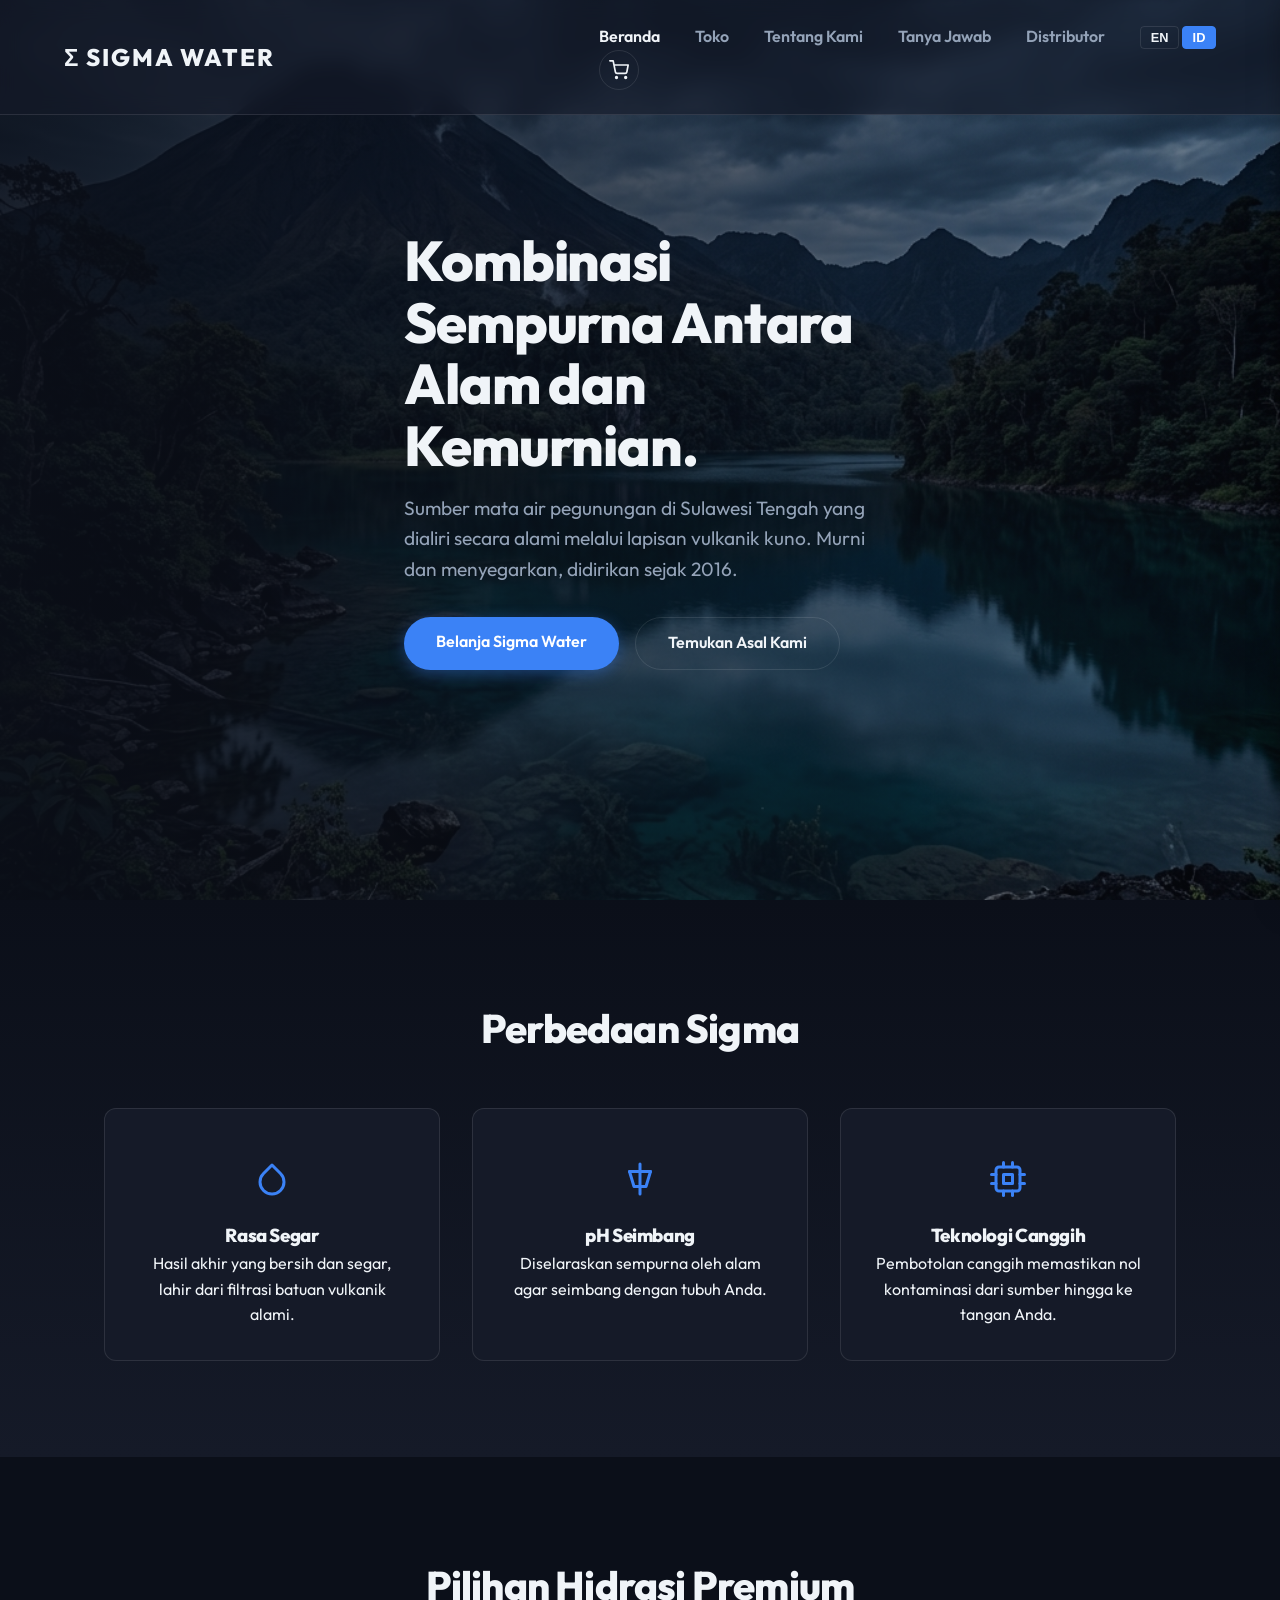
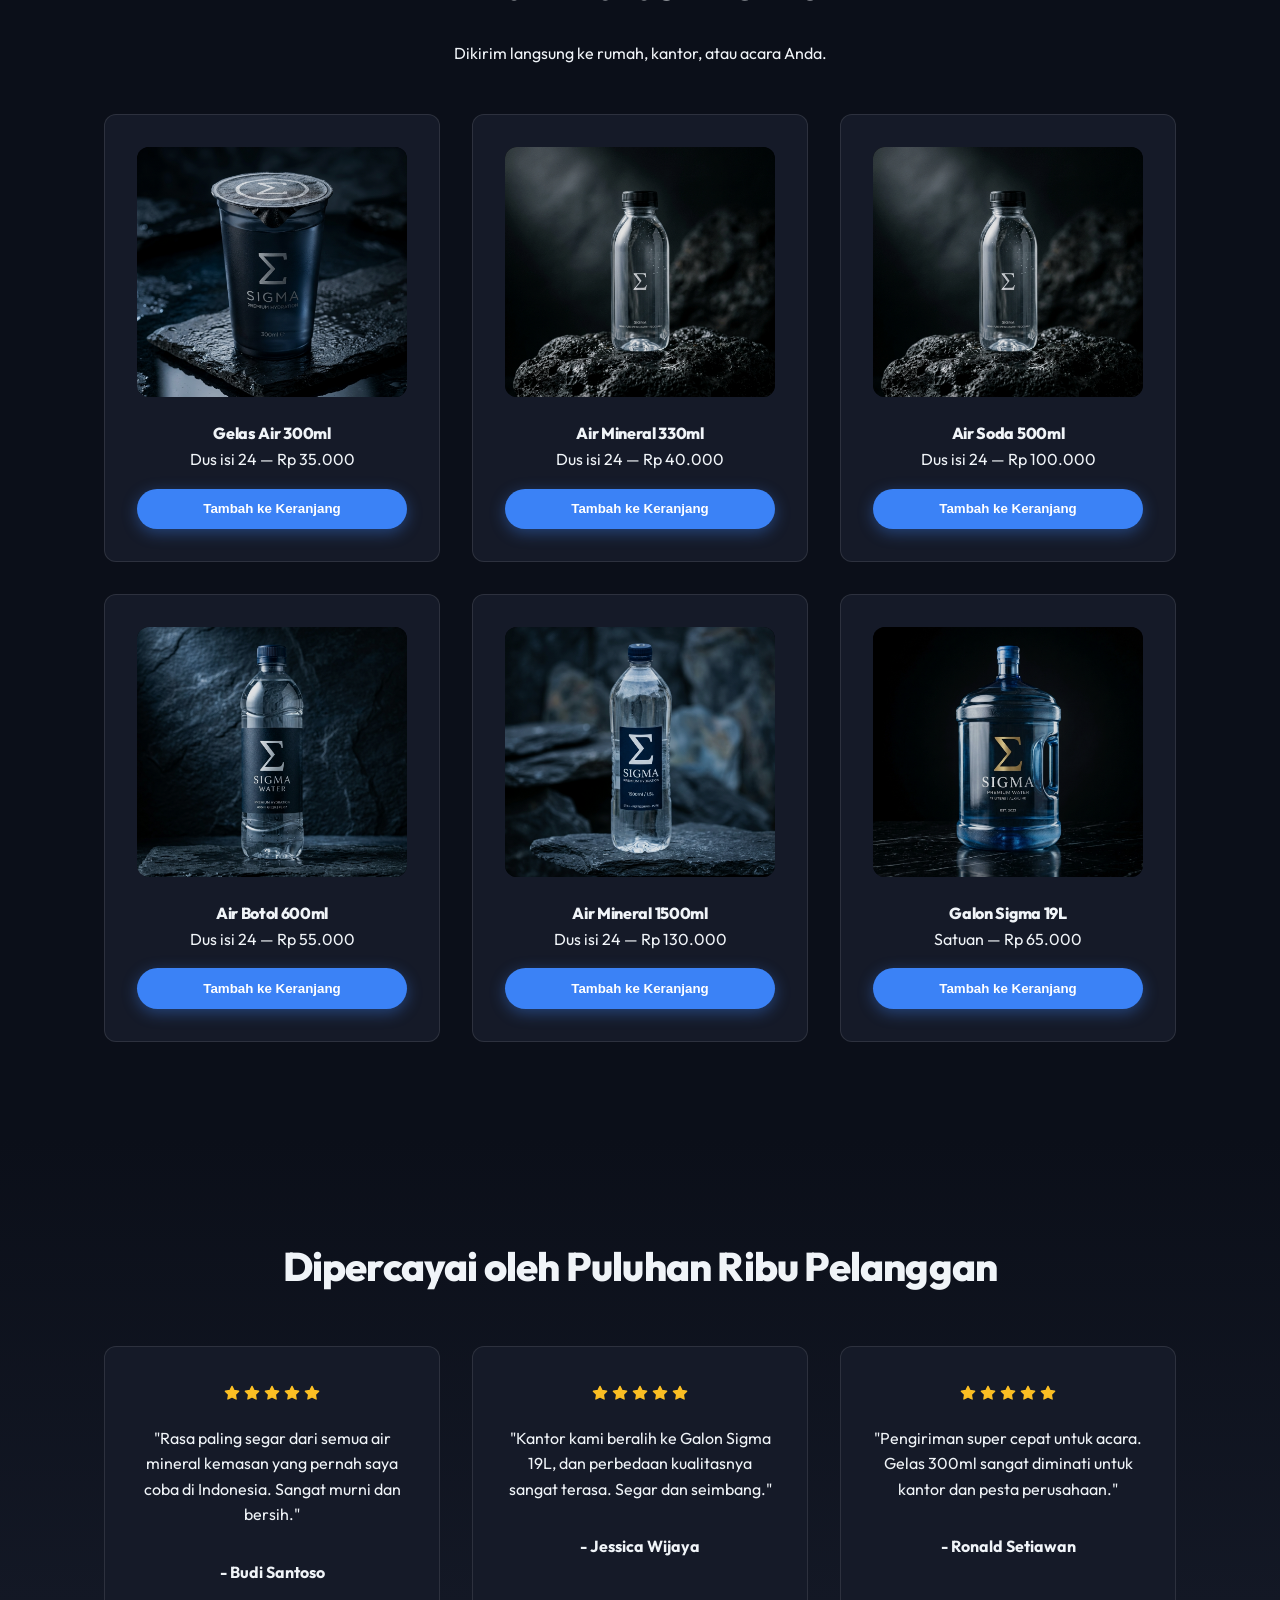
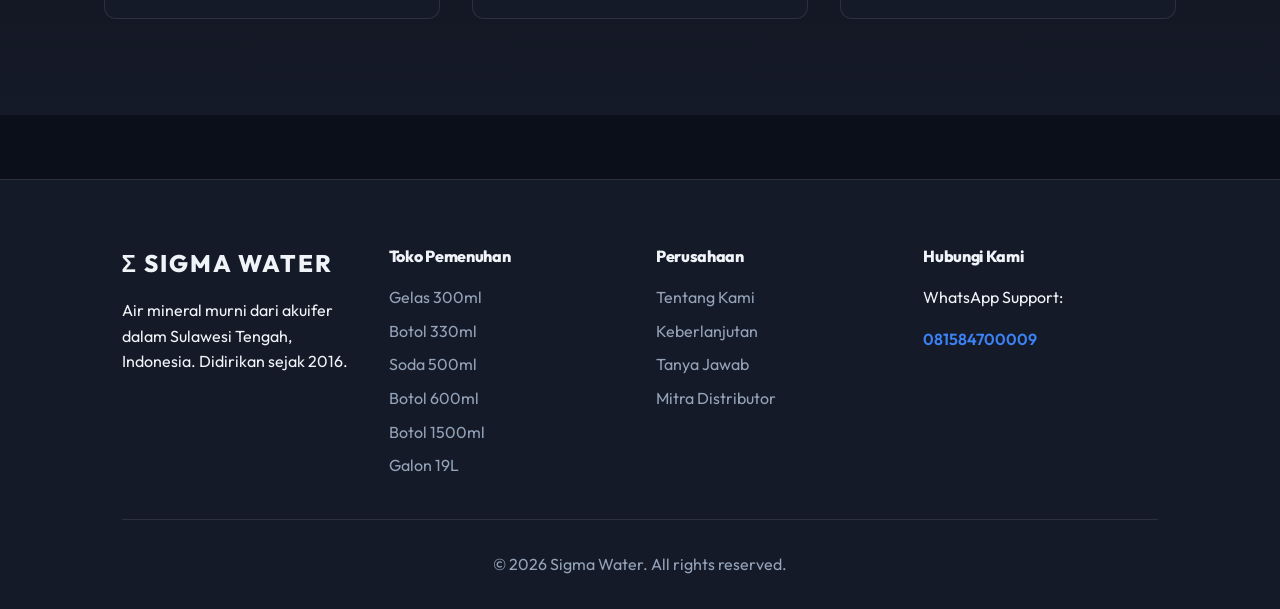
==== index.html @ 4a2e1e69 "feat: replace static checkout links with an e-commerce shopping cart system supporting multiple prod" ====
<!DOCTYPE html>
<html lang="id">

<head>
  <meta charset="UTF-8">
  <meta name="viewport" content="width=device-width, initial-scale=1.0">
  <title class="lang-en">Sigma Water | The Perfect Sum of Nature and Purity</title>
  <title class="lang-id">Sigma Water | Kombinasi Sempurna Antara Alam dan Kemurnian</title>
  <meta name="description"
    content="Naturally filtered through ancient volcanic layers in untouched Central Sulawesi aquifers. Premium mineral water established in 2016.">
  <link rel="stylesheet" href="index.css">
  <style>
    .hero {
      min-height: 100vh;
      display: flex;
      align-items: center;
      position: relative;
      background: url('assets/hero_background.png') no-repeat center center/cover;
    }

    .hero::before {
      content: '';
      position: absolute;
      top: 0;
      left: 0;
      right: 0;
      bottom: 0;
      background: linear-gradient(to right, rgba(11, 15, 25, 0.9) 0%, rgba(11, 15, 25, 0.4) 100%);
    }

    .hero-content {
      position: relative;
      z-index: 10;
      max-width: 600px;
    }

    .hero-sub {
      color: var(--text-muted);
      font-size: 1.2rem;
      margin-bottom: 2rem;
    }

    .value-prop {
      background: linear-gradient(180deg, var(--bg-color) 0%, var(--bg-surface) 100%);
    }

    .icon-box {
      font-size: 2.5rem;
      color: var(--accent-blue);
      margin-bottom: 1rem;
    }

    .product-img-wrapper {
      width: 100%;
      height: 250px;
      overflow: hidden;
      border-radius: var(--border-radius);
      margin-bottom: 1.5rem;
      background: #000;
      display: flex;
      align-items: center;
      justify-content: center;
    }

    .product-img-wrapper img {
      width: 100%;
      height: 100%;
      object-fit: cover;
      opacity: 0.9;
      transition: transform var(--transition-speed), opacity var(--transition-speed);
    }

    .glass-card:hover .product-img-wrapper img {
      transform: scale(1.05);
      opacity: 1;
    }
  </style>
</head>

<body>

  <nav>
    <div class="nav-brand">Σ SIGMA WATER</div>
    <div class="nav-links">
      <a href="index.html" class="active lang-en">Home</a>
      <a href="index.html" class="active lang-id">Beranda</a>
      <a href="shop.html" class="lang-en">Shop</a>
      <a href="shop.html" class="lang-id">Toko</a>
      <a href="story.html" class="lang-en">Our Story</a>
      <a href="story.html" class="lang-id">Tentang Kami</a>
      <a href="faq.html" class="lang-en">FAQ</a>
      <a href="faq.html" class="lang-id">Tanya Jawab</a>
      <a href="distributor.html" class="lang-en">Distributor</a>
      <a href="distributor.html" class="lang-id">Distributor</a>

      <!-- Language Selector -->
      <span class="lang-selector" style="margin-left: 2rem;">
        <button id="lang-btn-en" onclick="setLang('en')" class="btn btn-outline"
          style="padding: 0.2rem 0.6rem; font-size: 0.8rem; border-radius: 4px; cursor: pointer;">EN</button>
        <button id="lang-btn-id" onclick="setLang('id')" class="btn btn-outline"
          style="padding: 0.2rem 0.6rem; font-size: 0.8rem; border-radius: 4px; cursor: pointer;">ID</button>
      </span>
    </div>
  </nav>

  <header class="hero">
    <div class="container hero-content fade-in">
      <h1 class="lang-en">The Perfect Sum of Nature and Purity.</h1>
      <h1 class="lang-id">Kombinasi Sempurna Antara Alam dan Kemurnian.</h1>

      <p class="hero-sub lang-en">Naturally filtered through ancient volcanic layers in untouched Central Sulawesi
        aquifers. Established 2016.</p>
      <p class="hero-sub lang-id">Sumber mata air pegunungan di Sulawesi Tengah yang dialiri secara alami melalui
        lapisan vulkanik kuno. Murni dan menyegarkan, didirikan sejak 2016.</p>
      <!-- English CTA Buttons -->
      <div class="hero-actions lang-en" style="display: flex; flex-wrap: wrap; gap: 1rem; margin-top: 2rem;">
        <a href="shop.html" class="btn btn-primary">Shop Sigma Water</a>
        <a href="story.html" class="btn btn-outline">Discover Our Origins</a>
      </div>

      <!-- Indonesian CTA Buttons -->
      <div class="hero-actions lang-id" style="display: flex; flex-wrap: wrap; gap: 1rem; margin-top: 2rem;">
        <a href="shop.html" class="btn btn-primary">Belanja Sigma Water</a>
        <a href="story.html" class="btn btn-outline">Temukan Asal Kami</a>
      </div>
    </div>
  </header>

  <section class="section-padding value-prop text-center">
    <div class="container">
      <h2 class="mb-3 fade-in lang-en">The Sigma Difference</h2>
      <h2 class="mb-3 fade-in lang-id">Perbedaan Sigma</h2>
      <div class="grid-3 fade-in">
        <div class="glass-card">
          <div class="icon-box">
            <svg xmlns="http://www.w3.org/2000/svg" width="36" height="36" viewBox="0 0 24 24" fill="none"
              stroke="currentColor" stroke-width="2" stroke-linecap="round" stroke-linejoin="round"
              style="vertical-align: middle;">
              <path d="M12 2.69l5.66 5.66a8 8 0 1 1-11.31 0z" />
            </svg>
          </div>
          <h3 class="lang-en">Crisp Taste</h3>
          <h3 class="lang-id">Rasa Segar</h3>
          <p class="text-muted lang-en">An unmistakably clean finish, born from untouched volcanic rock filtration.</p>
          <p class="text-muted lang-id">Hasil akhir yang bersih dan segar, lahir dari filtrasi batuan vulkanik alami.
          </p>
        </div>
        <div class="glass-card">
          <div class="icon-box">
            <svg xmlns="http://www.w3.org/2000/svg" width="36" height="36" viewBox="0 0 24 24" fill="none"
              stroke="currentColor" stroke-width="2" stroke-linecap="round" stroke-linejoin="round"
              style="vertical-align: middle;">
              <line x1="12" y1="2" x2="12" y2="22" />
              <line x1="5" y1="7" x2="19" y2="7" />
              <path d="M5 7l3 10h8l3-10" />
            </svg>
          </div>
          <h3 class="lang-en">Balanced pH</h3>
          <h3 class="lang-id">pH Seimbang</h3>
          <p class="text-muted lang-en">Perfectly harmonized by nature to sync with your body's natural state.</p>
          <p class="text-muted lang-id">Diselaraskan sempurna oleh alam agar seimbang dengan tubuh Anda.</p>
        </div>
        <div class="glass-card">
          <div class="icon-box">
            <svg xmlns="http://www.w3.org/2000/svg" width="36" height="36" viewBox="0 0 24 24" fill="none"
              stroke="currentColor" stroke-width="2" stroke-linecap="round" stroke-linejoin="round"
              style="vertical-align: middle;">
              <rect x="4" y="4" width="16" height="16" rx="2" ry="2" />
              <rect x="9" y="9" width="6" height="6" />
              <line x1="9" y1="1" x2="9" y2="4" />
              <line x1="15" y1="1" x2="15" y2="4" />
              <line x1="9" y1="20" x2="9" y2="23" />
              <line x1="15" y1="20" x2="15" y2="23" />
              <line x1="20" y1="9" x2="23" y2="9" />
              <line x1="20" y1="15" x2="23" y2="15" />
              <line x1="1" y1="9" x2="4" y2="9" />
              <line x1="1" y1="15" x2="4" y2="15" />
            </svg>
          </div>
          <h3 class="lang-en">Advanced Tech</h3>
          <h3 class="lang-id">Teknologi Canggih</h3>
          <p class="text-muted lang-en">State-of-the-art bottling ensures absolute zero contamination from source to
            sip.</p>
          <p class="text-muted lang-id">Pembotolan canggih memastikan nol kontaminasi dari sumber hingga ke tangan Anda.
          </p>
        </div>
      </div>
    </div>
  </section>

  <section class="section-padding">
    <div class="container">
      <div class="text-center mb-3 fade-in">
        <h2 class="lang-en">Premium Hydration Options</h2>
        <h2 class="lang-id">Pilihan Hidrasi Premium</h2>
        <p class="text-muted lang-en">Delivered directly to your home, office, or event.</p>
        <p class="text-muted lang-id">Dikirim langsung ke rumah, kantor, atau acara Anda.</p>
      </div>
      <div class="grid-3 fade-in">
        <!-- Product 1: 300ml Cups -->
        <div class="glass-card text-center">
          <div class="product-img-wrapper">
            <img src="assets/bottle_300ml.png" alt="300ml Water Cups">
          </div>
          <h4 class="lang-en">300ml Water Cups</h4>
          <h4 class="lang-id">Gelas Air 300ml</h4>
          <p class="text-muted mb-1 lang-en">Box of 24 — Rp 35.000</p>
          <p class="text-muted mb-1 lang-id">Dus isi 24 — Rp 35.000</p>
          <button onclick="addToCart('cups', 1)" class="btn btn-primary lang-en" style="width: 100%; border-radius: 30px; cursor: pointer;">Add to Cart</button>
          <button onclick="addToCart('cups', 1)" class="btn btn-primary lang-id" style="width: 100%; border-radius: 30px; cursor: pointer;">Tambah ke Keranjang</button>
        </div>
        <!-- Product 2: 330ml Water -->
        <div class="glass-card text-center">
          <div class="product-img-wrapper">
            <img src="assets/bottle_330ml.png" alt="330ml Mineral Water">
          </div>
          <h4 class="lang-en">330ml Mineral Water</h4>
          <h4 class="lang-id">Air Mineral 330ml</h4>
          <p class="text-muted mb-1 lang-en">Box of 24 — Rp 40.000</p>
          <p class="text-muted mb-1 lang-id">Dus isi 24 — Rp 40.000</p>
          <button onclick="addToCart('bottles_330', 1)" class="btn btn-primary lang-en" style="width: 100%; border-radius: 30px; cursor: pointer;">Add to Cart</button>
          <button onclick="addToCart('bottles_330', 1)" class="btn btn-primary lang-id" style="width: 100%; border-radius: 30px; cursor: pointer;">Tambah ke Keranjang</button>
        </div>
        <!-- Product 3: 500ml Sparkling -->
        <div class="glass-card text-center">
          <div class="product-img-wrapper">
            <img src="assets/sparkling_500ml.png" alt="500ml Sparkling Water">
          </div>
          <h4 class="lang-en">500ml Sparkling Water</h4>
          <h4 class="lang-id">Air Soda 500ml</h4>
          <p class="text-muted mb-1 lang-en">Box of 24 — Rp 100.000</p>
          <p class="text-muted mb-1 lang-id">Dus isi 24 — Rp 100.000</p>
          <button onclick="addToCart('sparkling_500', 1)" class="btn btn-primary lang-en" style="width: 100%; border-radius: 30px; cursor: pointer;">Add to Cart</button>
          <button onclick="addToCart('sparkling_500', 1)" class="btn btn-primary lang-id" style="width: 100%; border-radius: 30px; cursor: pointer;">Tambah ke Keranjang</button>
        </div>
        <!-- Product 4: 600ml Bottles -->
        <div class="glass-card text-center">
          <div class="product-img-wrapper">
            <img src="assets/bottle_600ml.png" alt="600ml Bottled Water">
          </div>
          <h4 class="lang-en">600ml Bottled Water</h4>
          <h4 class="lang-id">Air Botol 600ml</h4>
          <p class="text-muted mb-1 lang-en">Box of 24 — Rp 55.000</p>
          <p class="text-muted mb-1 lang-id">Dus isi 24 — Rp 55.000</p>
          <button onclick="addToCart('bottles', 1)" class="btn btn-primary lang-en" style="width: 100%; border-radius: 30px; cursor: pointer;">Add to Cart</button>
          <button onclick="addToCart('bottles', 1)" class="btn btn-primary lang-id" style="width: 100%; border-radius: 30px; cursor: pointer;">Tambah ke Keranjang</button>
        </div>
        <!-- Product 5: 1500ml Bottles -->
        <div class="glass-card text-center">
          <div class="product-img-wrapper">
            <img src="assets/bottle_1500ml.png" alt="1500ml Mineral Water">
          </div>
          <h4 class="lang-en">1500ml Mineral Water</h4>
          <h4 class="lang-id">Air Mineral 1500ml</h4>
          <p class="text-muted mb-1 lang-en">Box of 24 — Rp 130.000</p>
          <p class="text-muted mb-1 lang-id">Dus isi 24 — Rp 130.000</p>
          <button onclick="addToCart('bottles_1500', 1)" class="btn btn-primary lang-en" style="width: 100%; border-radius: 30px; cursor: pointer;">Add to Cart</button>
          <button onclick="addToCart('bottles_1500', 1)" class="btn btn-primary lang-id" style="width: 100%; border-radius: 30px; cursor: pointer;">Tambah ke Keranjang</button>
        </div>
        <!-- Product 6: 19L Gallon -->
        <div class="glass-card text-center">
          <div class="product-img-wrapper">
            <img src="assets/gallon_19l.png" alt="19L Gallon">
          </div>
          <h4 class="lang-en">19L Sigma Gallon</h4>
          <h4 class="lang-id">Galon Sigma 19L</h4>
          <p class="text-muted mb-1 lang-en">Single Unit — Rp 65.000</p>
          <p class="text-muted mb-1 lang-id">Satuan — Rp 65.000</p>
          <button onclick="addToCart('gallon', 1)" class="btn btn-primary lang-en" style="width: 100%; border-radius: 30px; cursor: pointer;">Add to Cart</button>
          <button onclick="addToCart('gallon', 1)" class="btn btn-primary lang-id" style="width: 100%; border-radius: 30px; cursor: pointer;">Tambah ke Keranjang</button>
        </div>
      </div>
    </div>
  </section>

  <section class="section-padding"
    style="background: linear-gradient(180deg, var(--bg-color) 0%, var(--bg-surface) 100%);">
    <div class="container text-center">
      <h2 class="mb-3 fade-in lang-en">Trusted By Tens of Thousands</h2>
      <h2 class="mb-3 fade-in lang-id">Dipercayai oleh Puluhan Ribu Pelanggan</h2>
      <div class="grid-3 fade-in">
        <!-- Review 1 -->
        <div class="glass-card text-center">
          <div class="stars mb-1" style="color: #fbbf24; font-size: 1.2rem;">
            <svg xmlns="http://www.w3.org/2000/svg" width="16" height="16" viewBox="0 0 24 24" fill="currentColor"
              stroke="currentColor" stroke-width="2" stroke-linecap="round" stroke-linejoin="round"
              style="color: #fbbf24;">
              <polygon
                points="12 2 15.09 8.26 22 9.27 17 14.14 18.18 21.02 12 17.77 5.82 21.02 7 14.14 2 9.27 8.91 8.26 12 2" />
            </svg>
            <svg xmlns="http://www.w3.org/2000/svg" width="16" height="16" viewBox="0 0 24 24" fill="currentColor"
              stroke="currentColor" stroke-width="2" stroke-linecap="round" stroke-linejoin="round"
              style="color: #fbbf24;">
              <polygon
                points="12 2 15.09 8.26 22 9.27 17 14.14 18.18 21.02 12 17.77 5.82 21.02 7 14.14 2 9.27 8.91 8.26 12 2" />
            </svg>
            <svg xmlns="http://www.w3.org/2000/svg" width="16" height="16" viewBox="0 0 24 24" fill="currentColor"
              stroke="currentColor" stroke-width="2" stroke-linecap="round" stroke-linejoin="round"
              style="color: #fbbf24;">
              <polygon
                points="12 2 15.09 8.26 22 9.27 17 14.14 18.18 21.02 12 17.77 5.82 21.02 7 14.14 2 9.27 8.91 8.26 12 2" />
            </svg>
            <svg xmlns="http://www.w3.org/2000/svg" width="16" height="16" viewBox="0 0 24 24" fill="currentColor"
              stroke="currentColor" stroke-width="2" stroke-linecap="round" stroke-linejoin="round"
              style="color: #fbbf24;">
              <polygon
                points="12 2 15.09 8.26 22 9.27 17 14.14 18.18 21.02 12 17.77 5.82 21.02 7 14.14 2 9.27 8.91 8.26 12 2" />
            </svg>
            <svg xmlns="http://www.w3.org/2000/svg" width="16" height="16" viewBox="0 0 24 24" fill="currentColor"
              stroke="currentColor" stroke-width="2" stroke-linecap="round" stroke-linejoin="round"
              style="color: #fbbf24;">
              <polygon
                points="12 2 15.09 8.26 22 9.27 17 14.14 18.18 21.02 12 17.77 5.82 21.02 7 14.14 2 9.27 8.91 8.26 12 2" />
            </svg>
          </div>
          <p class="text-muted mb-2 lang-en">"The crispest taste of any bottled mineral water I've had in Indonesia.
            Very pure and clean."</p>
          <p class="text-muted mb-2 lang-id">"Rasa paling segar dari semua air mineral kemasan yang pernah saya coba di
            Indonesia. Sangat murni dan bersih."</p>
          <strong>- Budi Santoso</strong>
        </div>
        <!-- Review 2 -->
        <div class="glass-card text-center">
          <div class="stars mb-1" style="color: #fbbf24; font-size: 1.2rem;">
            <svg xmlns="http://www.w3.org/2000/svg" width="16" height="16" viewBox="0 0 24 24" fill="currentColor"
              stroke="currentColor" stroke-width="2" stroke-linecap="round" stroke-linejoin="round"
              style="color: #fbbf24;">
              <polygon
                points="12 2 15.09 8.26 22 9.27 17 14.14 18.18 21.02 12 17.77 5.82 21.02 7 14.14 2 9.27 8.91 8.26 12 2" />
            </svg>
            <svg xmlns="http://www.w3.org/2000/svg" width="16" height="16" viewBox="0 0 24 24" fill="currentColor"
              stroke="currentColor" stroke-width="2" stroke-linecap="round" stroke-linejoin="round"
              style="color: #fbbf24;">
              <polygon
                points="12 2 15.09 8.26 22 9.27 17 14.14 18.18 21.02 12 17.77 5.82 21.02 7 14.14 2 9.27 8.91 8.26 12 2" />
            </svg>
            <svg xmlns="http://www.w3.org/2000/svg" width="16" height="16" viewBox="0 0 24 24" fill="currentColor"
              stroke="currentColor" stroke-width="2" stroke-linecap="round" stroke-linejoin="round"
              style="color: #fbbf24;">
              <polygon
                points="12 2 15.09 8.26 22 9.27 17 14.14 18.18 21.02 12 17.77 5.82 21.02 7 14.14 2 9.27 8.91 8.26 12 2" />
            </svg>
            <svg xmlns="http://www.w3.org/2000/svg" width="16" height="16" viewBox="0 0 24 24" fill="currentColor"
              stroke="currentColor" stroke-width="2" stroke-linecap="round" stroke-linejoin="round"
              style="color: #fbbf24;">
              <polygon
                points="12 2 15.09 8.26 22 9.27 17 14.14 18.18 21.02 12 17.77 5.82 21.02 7 14.14 2 9.27 8.91 8.26 12 2" />
            </svg>
            <svg xmlns="http://www.w3.org/2000/svg" width="16" height="16" viewBox="0 0 24 24" fill="currentColor"
              stroke="currentColor" stroke-width="2" stroke-linecap="round" stroke-linejoin="round"
              style="color: #fbbf24;">
              <polygon
                points="12 2 15.09 8.26 22 9.27 17 14.14 18.18 21.02 12 17.77 5.82 21.02 7 14.14 2 9.27 8.91 8.26 12 2" />
            </svg>
          </div>
          <p class="text-muted mb-2 lang-en">"Our office transitioned to 19L Sigma Gallons, and the quality difference
            is noticeable. Crisp and balanced."</p>
          <p class="text-muted mb-2 lang-id">"Kantor kami beralih ke Galon Sigma 19L, dan perbedaan kualitasnya sangat
            terasa. Segar dan seimbang."</p>
          <strong>- Jessica Wijaya</strong>
        </div>
        <!-- Review 3 -->
        <div class="glass-card text-center">
          <div class="stars mb-1" style="color: #fbbf24; font-size: 1.2rem;">
            <svg xmlns="http://www.w3.org/2000/svg" width="16" height="16" viewBox="0 0 24 24" fill="currentColor"
              stroke="currentColor" stroke-width="2" stroke-linecap="round" stroke-linejoin="round"
              style="color: #fbbf24;">
              <polygon
                points="12 2 15.09 8.26 22 9.27 17 14.14 18.18 21.02 12 17.77 5.82 21.02 7 14.14 2 9.27 8.91 8.26 12 2" />
            </svg>
            <svg xmlns="http://www.w3.org/2000/svg" width="16" height="16" viewBox="0 0 24 24" fill="currentColor"
              stroke="currentColor" stroke-width="2" stroke-linecap="round" stroke-linejoin="round"
              style="color: #fbbf24;">
              <polygon
                points="12 2 15.09 8.26 22 9.27 17 14.14 18.18 21.02 12 17.77 5.82 21.02 7 14.14 2 9.27 8.91 8.26 12 2" />
            </svg>
            <svg xmlns="http://www.w3.org/2000/svg" width="16" height="16" viewBox="0 0 24 24" fill="currentColor"
              stroke="currentColor" stroke-width="2" stroke-linecap="round" stroke-linejoin="round"
              style="color: #fbbf24;">
              <polygon
                points="12 2 15.09 8.26 22 9.27 17 14.14 18.18 21.02 12 17.77 5.82 21.02 7 14.14 2 9.27 8.91 8.26 12 2" />
            </svg>
            <svg xmlns="http://www.w3.org/2000/svg" width="16" height="16" viewBox="0 0 24 24" fill="currentColor"
              stroke="currentColor" stroke-width="2" stroke-linecap="round" stroke-linejoin="round"
              style="color: #fbbf24;">
              <polygon
                points="12 2 15.09 8.26 22 9.27 17 14.14 18.18 21.02 12 17.77 5.82 21.02 7 14.14 2 9.27 8.91 8.26 12 2" />
            </svg>
            <svg xmlns="http://www.w3.org/2000/svg" width="16" height="16" viewBox="0 0 24 24" fill="currentColor"
              stroke="currentColor" stroke-width="2" stroke-linecap="round" stroke-linejoin="round"
              style="color: #fbbf24;">
              <polygon
                points="12 2 15.09 8.26 22 9.27 17 14.14 18.18 21.02 12 17.77 5.82 21.02 7 14.14 2 9.27 8.91 8.26 12 2" />
            </svg>
          </div>
          <p class="text-muted mb-2 lang-en">"Super fast delivery for events. The 300ml cups are a hit for offices and
            corporate parties."</p>
          <p class="text-muted mb-2 lang-id">"Pengiriman super cepat untuk acara. Gelas 300ml sangat diminati untuk
            kantor dan pesta perusahaan."</p>
          <strong>- Ronald Setiawan</strong>
        </div>
      </div>
    </div>
  </section>

  <footer>
    <div class="container">
      <div class="footer-content">
        <div class="footer-col">
          <div class="nav-brand mb-1">Σ SIGMA WATER</div>
          <p class="text-muted lang-en">Pure mineral water from the deep aquifers of Central Sulawesi, Indonesia.
            Established in 2016.</p>
          <p class="text-muted lang-id">Air mineral murni dari akuifer dalam Sulawesi Tengah, Indonesia. Didirikan sejak
            2016.</p>
        </div>
        <div class="footer-col">
          <h4 class="lang-en">Fulfillment Shop</h4>
          <h4 class="lang-id">Toko Pemenuhan</h4>
          <a href="shop.html" class="lang-en">300ml Cups</a>
          <a href="shop.html" class="lang-id">Gelas 300ml</a>
          <a href="shop.html" class="lang-en">330ml Bottles</a>
          <a href="shop.html" class="lang-id">Botol 330ml</a>
          <a href="shop.html" class="lang-en">500ml Sparkling</a>
          <a href="shop.html" class="lang-id">Soda 500ml</a>
          <a href="shop.html" class="lang-en">600ml Bottles</a>
          <a href="shop.html" class="lang-id">Botol 600ml</a>
          <a href="shop.html" class="lang-en">1500ml Bottles</a>
          <a href="shop.html" class="lang-id">Botol 1500ml</a>
          <a href="shop.html" class="lang-en">19L Gallons</a>
          <a href="shop.html" class="lang-id">Galon 19L</a>
        </div>
        <div class="footer-col">
          <h4 class="lang-en">Corporate</h4>
          <h4 class="lang-id">Perusahaan</h4>
          <a href="story.html" class="lang-en">Our Story</a>
          <a href="story.html" class="lang-id">Tentang Kami</a>
          <a href="story.html#sustainability" class="lang-en">Sustainability</a>
          <a href="story.html#sustainability" class="lang-id">Keberlanjutan</a>
          <a href="faq.html" class="lang-en">FAQ</a>
          <a href="faq.html" class="lang-id">Tanya Jawab</a>
          <a href="distributor.html" class="lang-en">Mitra Distributor</a>
          <a href="distributor.html" class="lang-id">Mitra Distributor</a>
        </div>
        <div class="footer-col">
          <h4 class="lang-en">Contact Us</h4>
          <h4 class="lang-id">Hubungi Kami</h4>
          <p class="text-muted mb-1">WhatsApp Support:</p>
          <a href="https://wa.me/6281584700009" target="_blank"
            style="color: var(--accent-blue); font-weight: 600;">081584700009</a>
        </div>
      </div>
      <div class="footer-bottom">
        <p>&copy; 2026 Sigma Water. All rights reserved.</p>
      </div>
    </div>
  </footer>

  <script src="script.js"></script>
</body>

</html>
---- index.css ----
@import url('https://fonts.googleapis.com/css2?family=Outfit:wght@300;400;600;800&display=swap');

:root {
  /* Dark Mode Palette */
  --bg-color: #0b0f19;
  --bg-surface: #151a28;
  --bg-glass: rgba(21, 26, 40, 0.6);
  --text-main: #f0f4f8;
  --text-muted: #94a3b8;
  --accent-blue: #3b82f6;
  --accent-glow: rgba(59, 130, 246, 0.4);
  --border-color: rgba(255, 255, 255, 0.1);
  --border-radius: 12px;
  --transition-speed: 0.3s;
}

* {
  margin: 0;
  padding: 0;
  box-sizing: border-box;
}

body {
  font-family: 'Outfit', sans-serif;
  background-color: var(--bg-color);
  color: var(--text-main);
  line-height: 1.6;
  overflow-x: hidden;
}

a {
  text-decoration: none;
  color: inherit;
}

/* Typography */
h1, h2, h3, h4 {
  font-weight: 800;
  letter-spacing: -0.02em;
}

h1 {
  font-size: 3.5rem;
  line-height: 1.1;
  margin-bottom: 1rem;
}

h2 {
  font-size: 2.5rem;
  margin-bottom: 1.5rem;
}

/* Navigation */
nav {
  position: fixed;
  top: 0;
  width: 100%;
  padding: 1.5rem 5%;
  display: flex;
  justify-content: space-between;
  align-items: center;
  z-index: 100;
  background: var(--bg-glass);
  backdrop-filter: blur(10px);
  border-bottom: 1px solid var(--border-color);
}

.nav-brand {
  font-size: 1.5rem;
  font-weight: 800;
  letter-spacing: 2px;
}

.nav-links a {
  margin-left: 2rem;
  font-weight: 600;
  color: var(--text-muted);
  transition: color var(--transition-speed);
}

.nav-links a:hover, .nav-links a.active {
  color: var(--text-main);
}

/* Buttons */
.btn {
  display: inline-block;
  padding: 0.8rem 2rem;
  border-radius: 30px;
  font-weight: 600;
  cursor: pointer;
  transition: all var(--transition-speed);
  border: none;
}

.btn-primary {
  background: var(--accent-blue);
  color: #fff;
  box-shadow: 0 4px 15px var(--accent-glow);
}

.btn-primary:hover {
  transform: translateY(-2px);
  box-shadow: 0 6px 20px var(--accent-glow);
}

.btn-outline {
  background: transparent;
  border: 1px solid var(--border-color);
  color: var(--text-main);
}

.btn-outline:hover {
  background: rgba(255, 255, 255, 0.05);
}

/* Glassmorphism Cards */
.glass-card {
  background: var(--bg-surface);
  border: 1px solid var(--border-color);
  border-radius: var(--border-radius);
  padding: 2rem;
  transition: transform var(--transition-speed), box-shadow var(--transition-speed);
}

.glass-card:hover {
  transform: translateY(-5px);
  box-shadow: 0 10px 30px rgba(0, 0, 0, 0.5);
  border-color: rgba(255, 255, 255, 0.2);
}

/* Utilities */
.container {
  max-width: 1200px;
  margin: 0 auto;
  padding: 0 5%;
}

.section-padding {
  padding: 6rem 0;
}

.text-center {
  text-align: center;
}

.mb-1 { margin-bottom: 1rem; }
.mb-2 { margin-bottom: 2rem; }
.mb-3 { margin-bottom: 3rem; }

/* Grid Layouts */
.grid-3 {
  display: grid;
  grid-template-columns: repeat(auto-fit, minmax(300px, 1fr));
  gap: 2rem;
}

.grid-2 {
  display: grid;
  grid-template-columns: repeat(auto-fit, minmax(400px, 1fr));
  gap: 3rem;
  align-items: center;
}

/* Footer */
footer {
  background: var(--bg-surface);
  padding: 4rem 5% 2rem;
  border-top: 1px solid var(--border-color);
  margin-top: 4rem;
}

.footer-content {
  display: grid;
  grid-template-columns: repeat(auto-fit, minmax(200px, 1fr));
  gap: 2rem;
  margin-bottom: 2rem;
}

.footer-col h4 {
  margin-bottom: 1rem;
}

.footer-col a {
  display: block;
  color: var(--text-muted);
  margin-bottom: 0.5rem;
}

.footer-col a:hover {
  color: var(--text-main);
}

.footer-bottom {
  text-align: center;
  color: var(--text-muted);
  padding-top: 2rem;
  border-top: 1px solid var(--border-color);
}

/* Responsive */
@media (max-width: 768px) {
  h1 { font-size: 2.5rem; }
  .nav-links { display: none; } /* Simplified for prototype */
}

/* Page load & scroll animations */
.fade-in {
  opacity: 0;
  transform: translateY(30px);
  transition: opacity 0.8s cubic-bezier(0.16, 1, 0.3, 1), transform 0.8s cubic-bezier(0.16, 1, 0.3, 1);
}

.fade-in.fade-in-visible {
  opacity: 1;
  transform: translateY(0);
}

/* Page load general animation */
@keyframes pageFadeIn {
  from {
    opacity: 0;
  }
  to {
    opacity: 1;
  }
}

body {
  animation: pageFadeIn 0.8s ease-out;
}

/* Language Switcher Styles */
html[lang="en"] .lang-id { display: none !important; }
html[lang="id"] .lang-en { display: none !important; }

html[lang="en"] #lang-btn-en {
  background: var(--accent-blue);
  color: #fff;
  border-color: var(--accent-blue);
}
html[lang="id"] #lang-btn-id {
  background: var(--accent-blue);
  color: #fff;
  border-color: var(--accent-blue);
}
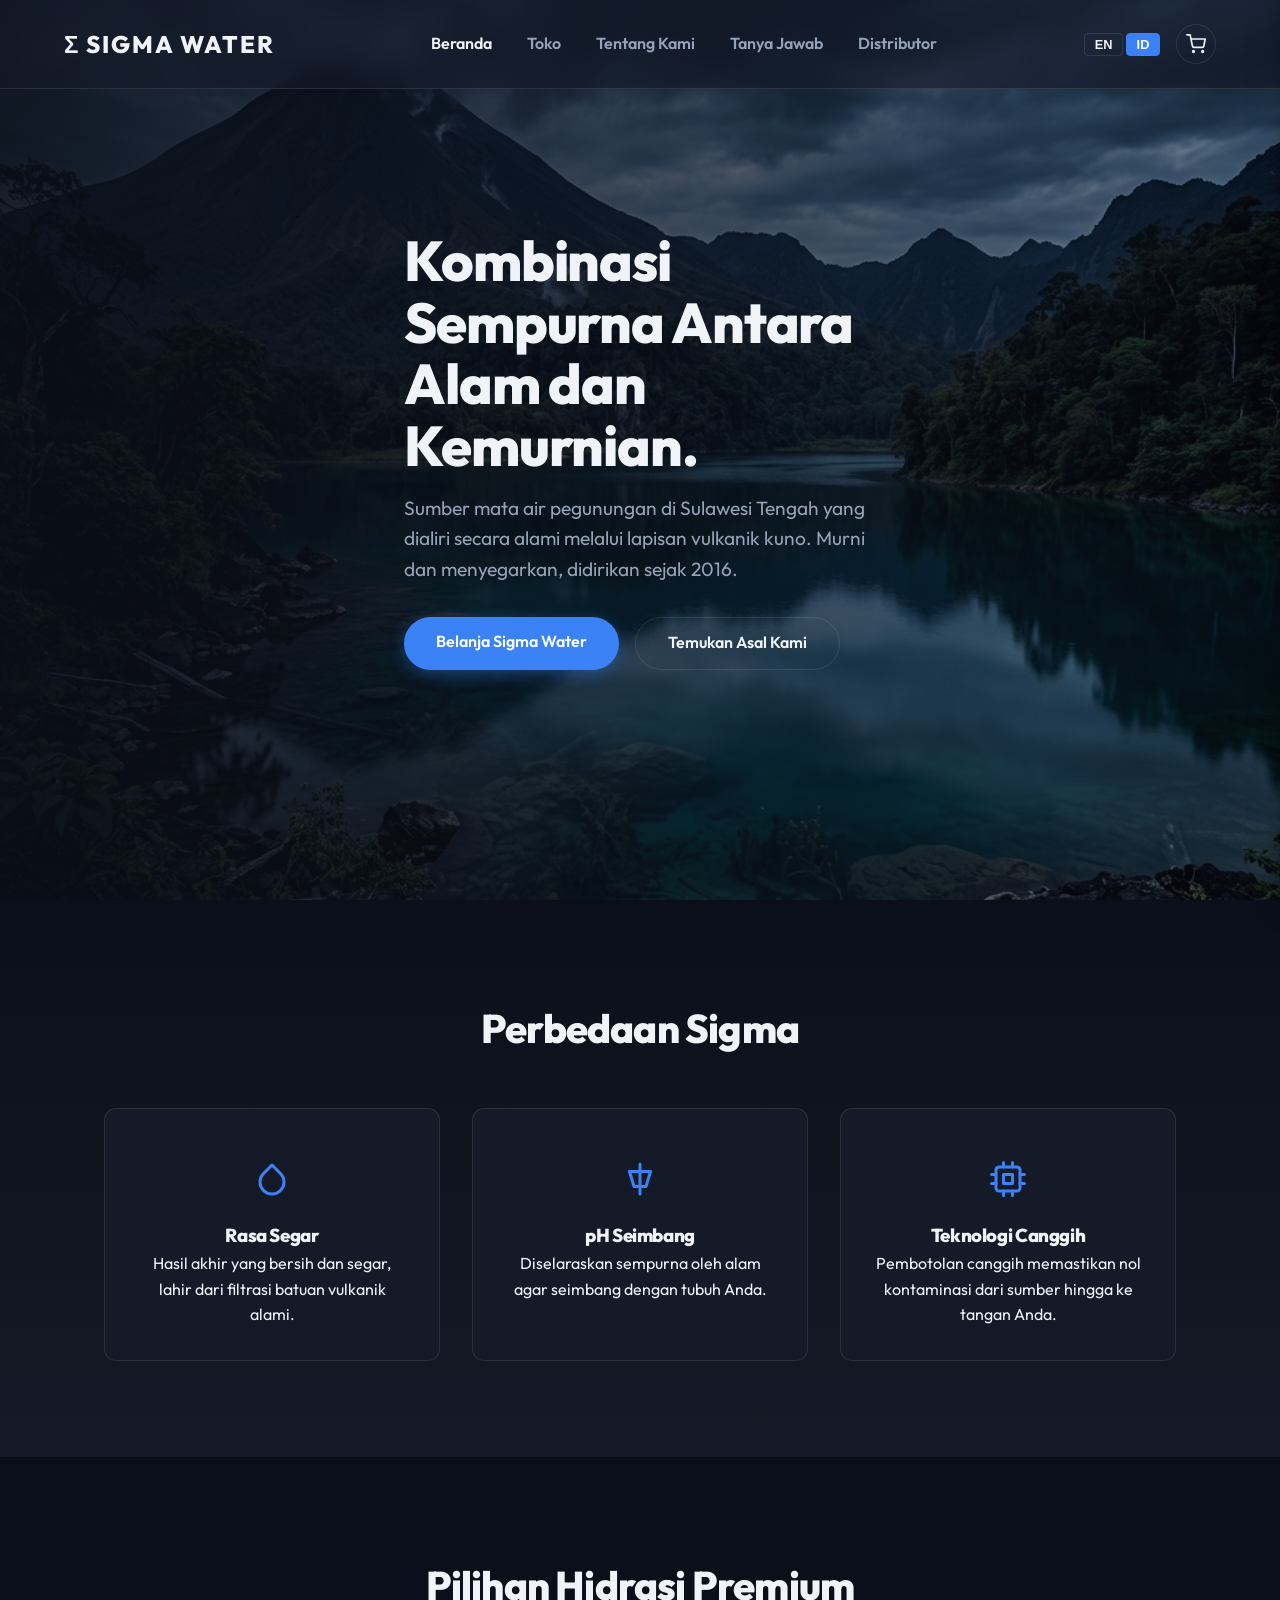
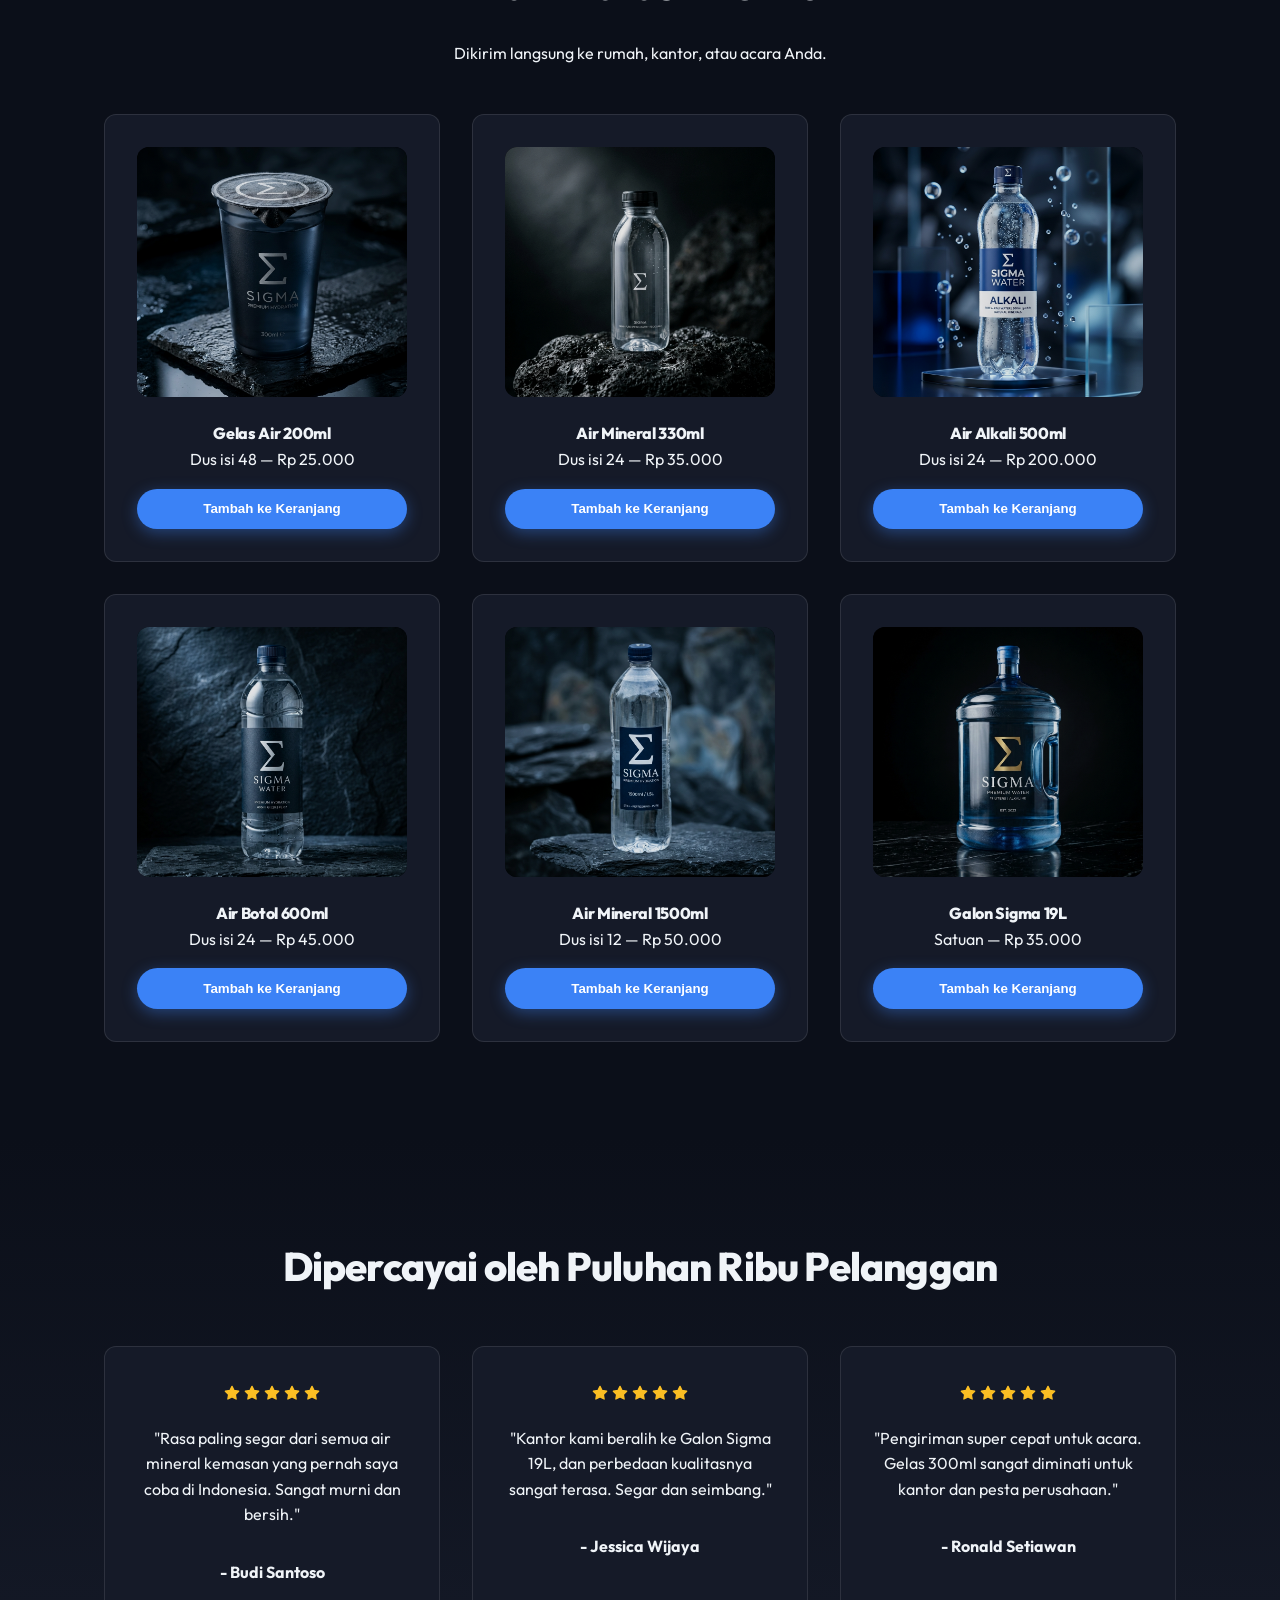
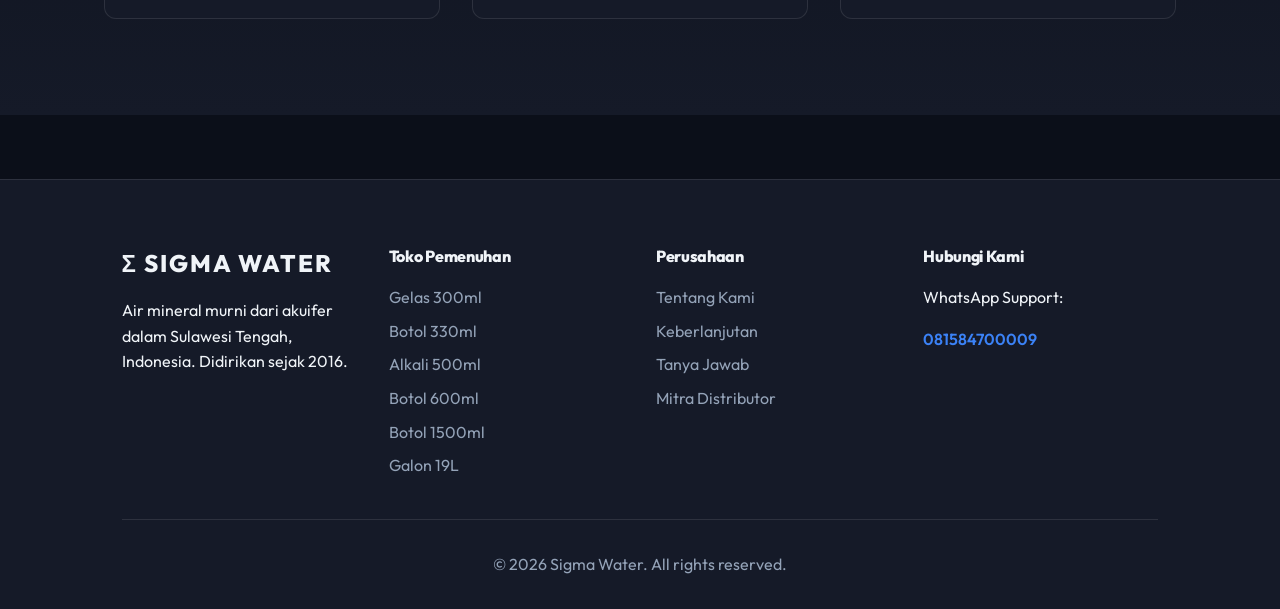
==== commit 3ce49e0e: "feat: change sparkling water to alkali water, update price to 200k, and generate alkali water asset" ====
--- a/index.html
+++ b/index.html
@@ -202,36 +202,42 @@
           <div class="product-img-wrapper">
             <img src="assets/bottle_300ml.png" alt="300ml Water Cups">
           </div>
-          <h4 class="lang-en">300ml Water Cups</h4>
-          <h4 class="lang-id">Gelas Air 300ml</h4>
+          <h4 class="lang-en">200ml Water Cups</h4>
+          <h4 class="lang-id">Gelas Air 200ml</h4>
+          <p class="text-muted mb-1 lang-en">Box of 48 — Rp 25.000</p>
+          <p class="text-muted mb-1 lang-id">Dus isi 48 — Rp 25.000</p>
+          <button onclick="addToCart('cups', 1)" class="btn btn-primary lang-en"
+            style="width: 100%; border-radius: 30px; cursor: pointer;">Add to Cart</button>
+          <button onclick="addToCart('cups', 1)" class="btn btn-primary lang-id"
+            style="width: 100%; border-radius: 30px; cursor: pointer;">Tambah ke Keranjang</button>
+        </div>
+        <!-- Product 2: 330ml Water -->
+        <div class="glass-card text-center">
+          <div class="product-img-wrapper">
+            <img src="assets/bottle_330ml.png" alt="330ml Mineral Water">
+          </div>
+          <h4 class="lang-en">330ml Mineral Water</h4>
+          <h4 class="lang-id">Air Mineral 330ml</h4>
           <p class="text-muted mb-1 lang-en">Box of 24 — Rp 35.000</p>
           <p class="text-muted mb-1 lang-id">Dus isi 24 — Rp 35.000</p>
-          <button onclick="addToCart('cups', 1)" class="btn btn-primary lang-en" style="width: 100%; border-radius: 30px; cursor: pointer;">Add to Cart</button>
-          <button onclick="addToCart('cups', 1)" class="btn btn-primary lang-id" style="width: 100%; border-radius: 30px; cursor: pointer;">Tambah ke Keranjang</button>
-        </div>
-        <!-- Product 2: 330ml Water -->
-        <div class="glass-card text-center">
-          <div class="product-img-wrapper">
-            <img src="assets/bottle_330ml.png" alt="330ml Mineral Water">
-          </div>
-          <h4 class="lang-en">330ml Mineral Water</h4>
-          <h4 class="lang-id">Air Mineral 330ml</h4>
-          <p class="text-muted mb-1 lang-en">Box of 24 — Rp 40.000</p>
-          <p class="text-muted mb-1 lang-id">Dus isi 24 — Rp 40.000</p>
-          <button onclick="addToCart('bottles_330', 1)" class="btn btn-primary lang-en" style="width: 100%; border-radius: 30px; cursor: pointer;">Add to Cart</button>
-          <button onclick="addToCart('bottles_330', 1)" class="btn btn-primary lang-id" style="width: 100%; border-radius: 30px; cursor: pointer;">Tambah ke Keranjang</button>
-        </div>
-        <!-- Product 3: 500ml Sparkling -->
-        <div class="glass-card text-center">
-          <div class="product-img-wrapper">
-            <img src="assets/sparkling_500ml.png" alt="500ml Sparkling Water">
-          </div>
-          <h4 class="lang-en">500ml Sparkling Water</h4>
-          <h4 class="lang-id">Air Soda 500ml</h4>
-          <p class="text-muted mb-1 lang-en">Box of 24 — Rp 100.000</p>
-          <p class="text-muted mb-1 lang-id">Dus isi 24 — Rp 100.000</p>
-          <button onclick="addToCart('sparkling_500', 1)" class="btn btn-primary lang-en" style="width: 100%; border-radius: 30px; cursor: pointer;">Add to Cart</button>
-          <button onclick="addToCart('sparkling_500', 1)" class="btn btn-primary lang-id" style="width: 100%; border-radius: 30px; cursor: pointer;">Tambah ke Keranjang</button>
+          <button onclick="addToCart('bottles_330', 1)" class="btn btn-primary lang-en"
+            style="width: 100%; border-radius: 30px; cursor: pointer;">Add to Cart</button>
+          <button onclick="addToCart('bottles_330', 1)" class="btn btn-primary lang-id"
+            style="width: 100%; border-radius: 30px; cursor: pointer;">Tambah ke Keranjang</button>
+        </div>
+        <!-- Product 3: 500ml Alkali -->
+        <div class="glass-card text-center">
+          <div class="product-img-wrapper">
+            <img src="assets/alkali_500ml.png" alt="500ml Alkali Water">
+          </div>
+          <h4 class="lang-en">500ml Alkali Water</h4>
+          <h4 class="lang-id">Air Alkali 500ml</h4>
+          <p class="text-muted mb-1 lang-en">Box of 24 — Rp 200.000</p>
+          <p class="text-muted mb-1 lang-id">Dus isi 24 — Rp 200.000</p>
+          <button onclick="addToCart('alkali_500', 1)" class="btn btn-primary lang-en"
+            style="width: 100%; border-radius: 30px; cursor: pointer;">Add to Cart</button>
+          <button onclick="addToCart('alkali_500', 1)" class="btn btn-primary lang-id"
+            style="width: 100%; border-radius: 30px; cursor: pointer;">Tambah ke Keranjang</button>
         </div>
         <!-- Product 4: 600ml Bottles -->
         <div class="glass-card text-center">
@@ -240,10 +246,12 @@
           </div>
           <h4 class="lang-en">600ml Bottled Water</h4>
           <h4 class="lang-id">Air Botol 600ml</h4>
-          <p class="text-muted mb-1 lang-en">Box of 24 — Rp 55.000</p>
-          <p class="text-muted mb-1 lang-id">Dus isi 24 — Rp 55.000</p>
-          <button onclick="addToCart('bottles', 1)" class="btn btn-primary lang-en" style="width: 100%; border-radius: 30px; cursor: pointer;">Add to Cart</button>
-          <button onclick="addToCart('bottles', 1)" class="btn btn-primary lang-id" style="width: 100%; border-radius: 30px; cursor: pointer;">Tambah ke Keranjang</button>
+          <p class="text-muted mb-1 lang-en">Box of 24 — Rp 45.000</p>
+          <p class="text-muted mb-1 lang-id">Dus isi 24 — Rp 45.000</p>
+          <button onclick="addToCart('bottles', 1)" class="btn btn-primary lang-en"
+            style="width: 100%; border-radius: 30px; cursor: pointer;">Add to Cart</button>
+          <button onclick="addToCart('bottles', 1)" class="btn btn-primary lang-id"
+            style="width: 100%; border-radius: 30px; cursor: pointer;">Tambah ke Keranjang</button>
         </div>
         <!-- Product 5: 1500ml Bottles -->
         <div class="glass-card text-center">
@@ -252,10 +260,12 @@
           </div>
           <h4 class="lang-en">1500ml Mineral Water</h4>
           <h4 class="lang-id">Air Mineral 1500ml</h4>
-          <p class="text-muted mb-1 lang-en">Box of 24 — Rp 130.000</p>
-          <p class="text-muted mb-1 lang-id">Dus isi 24 — Rp 130.000</p>
-          <button onclick="addToCart('bottles_1500', 1)" class="btn btn-primary lang-en" style="width: 100%; border-radius: 30px; cursor: pointer;">Add to Cart</button>
-          <button onclick="addToCart('bottles_1500', 1)" class="btn btn-primary lang-id" style="width: 100%; border-radius: 30px; cursor: pointer;">Tambah ke Keranjang</button>
+          <p class="text-muted mb-1 lang-en">Box of 12 — Rp 50.000</p>
+          <p class="text-muted mb-1 lang-id">Dus isi 12 — Rp 50.000</p>
+          <button onclick="addToCart('bottles_1500', 1)" class="btn btn-primary lang-en"
+            style="width: 100%; border-radius: 30px; cursor: pointer;">Add to Cart</button>
+          <button onclick="addToCart('bottles_1500', 1)" class="btn btn-primary lang-id"
+            style="width: 100%; border-radius: 30px; cursor: pointer;">Tambah ke Keranjang</button>
         </div>
         <!-- Product 6: 19L Gallon -->
         <div class="glass-card text-center">
@@ -264,10 +274,12 @@
           </div>
           <h4 class="lang-en">19L Sigma Gallon</h4>
           <h4 class="lang-id">Galon Sigma 19L</h4>
-          <p class="text-muted mb-1 lang-en">Single Unit — Rp 65.000</p>
-          <p class="text-muted mb-1 lang-id">Satuan — Rp 65.000</p>
-          <button onclick="addToCart('gallon', 1)" class="btn btn-primary lang-en" style="width: 100%; border-radius: 30px; cursor: pointer;">Add to Cart</button>
-          <button onclick="addToCart('gallon', 1)" class="btn btn-primary lang-id" style="width: 100%; border-radius: 30px; cursor: pointer;">Tambah ke Keranjang</button>
+          <p class="text-muted mb-1 lang-en">Single Unit — Rp 35.000</p>
+          <p class="text-muted mb-1 lang-id">Satuan — Rp 35.000</p>
+          <button onclick="addToCart('gallon', 1)" class="btn btn-primary lang-en"
+            style="width: 100%; border-radius: 30px; cursor: pointer;">Add to Cart</button>
+          <button onclick="addToCart('gallon', 1)" class="btn btn-primary lang-id"
+            style="width: 100%; border-radius: 30px; cursor: pointer;">Tambah ke Keranjang</button>
         </div>
       </div>
     </div>
@@ -420,8 +432,8 @@
           <a href="shop.html" class="lang-id">Gelas 300ml</a>
           <a href="shop.html" class="lang-en">330ml Bottles</a>
           <a href="shop.html" class="lang-id">Botol 330ml</a>
-          <a href="shop.html" class="lang-en">500ml Sparkling</a>
-          <a href="shop.html" class="lang-id">Soda 500ml</a>
+          <a href="shop.html" class="lang-en">500ml Alkali</a>
+          <a href="shop.html" class="lang-id">Alkali 500ml</a>
           <a href="shop.html" class="lang-en">600ml Bottles</a>
           <a href="shop.html" class="lang-id">Botol 600ml</a>
           <a href="shop.html" class="lang-en">1500ml Bottles</a>
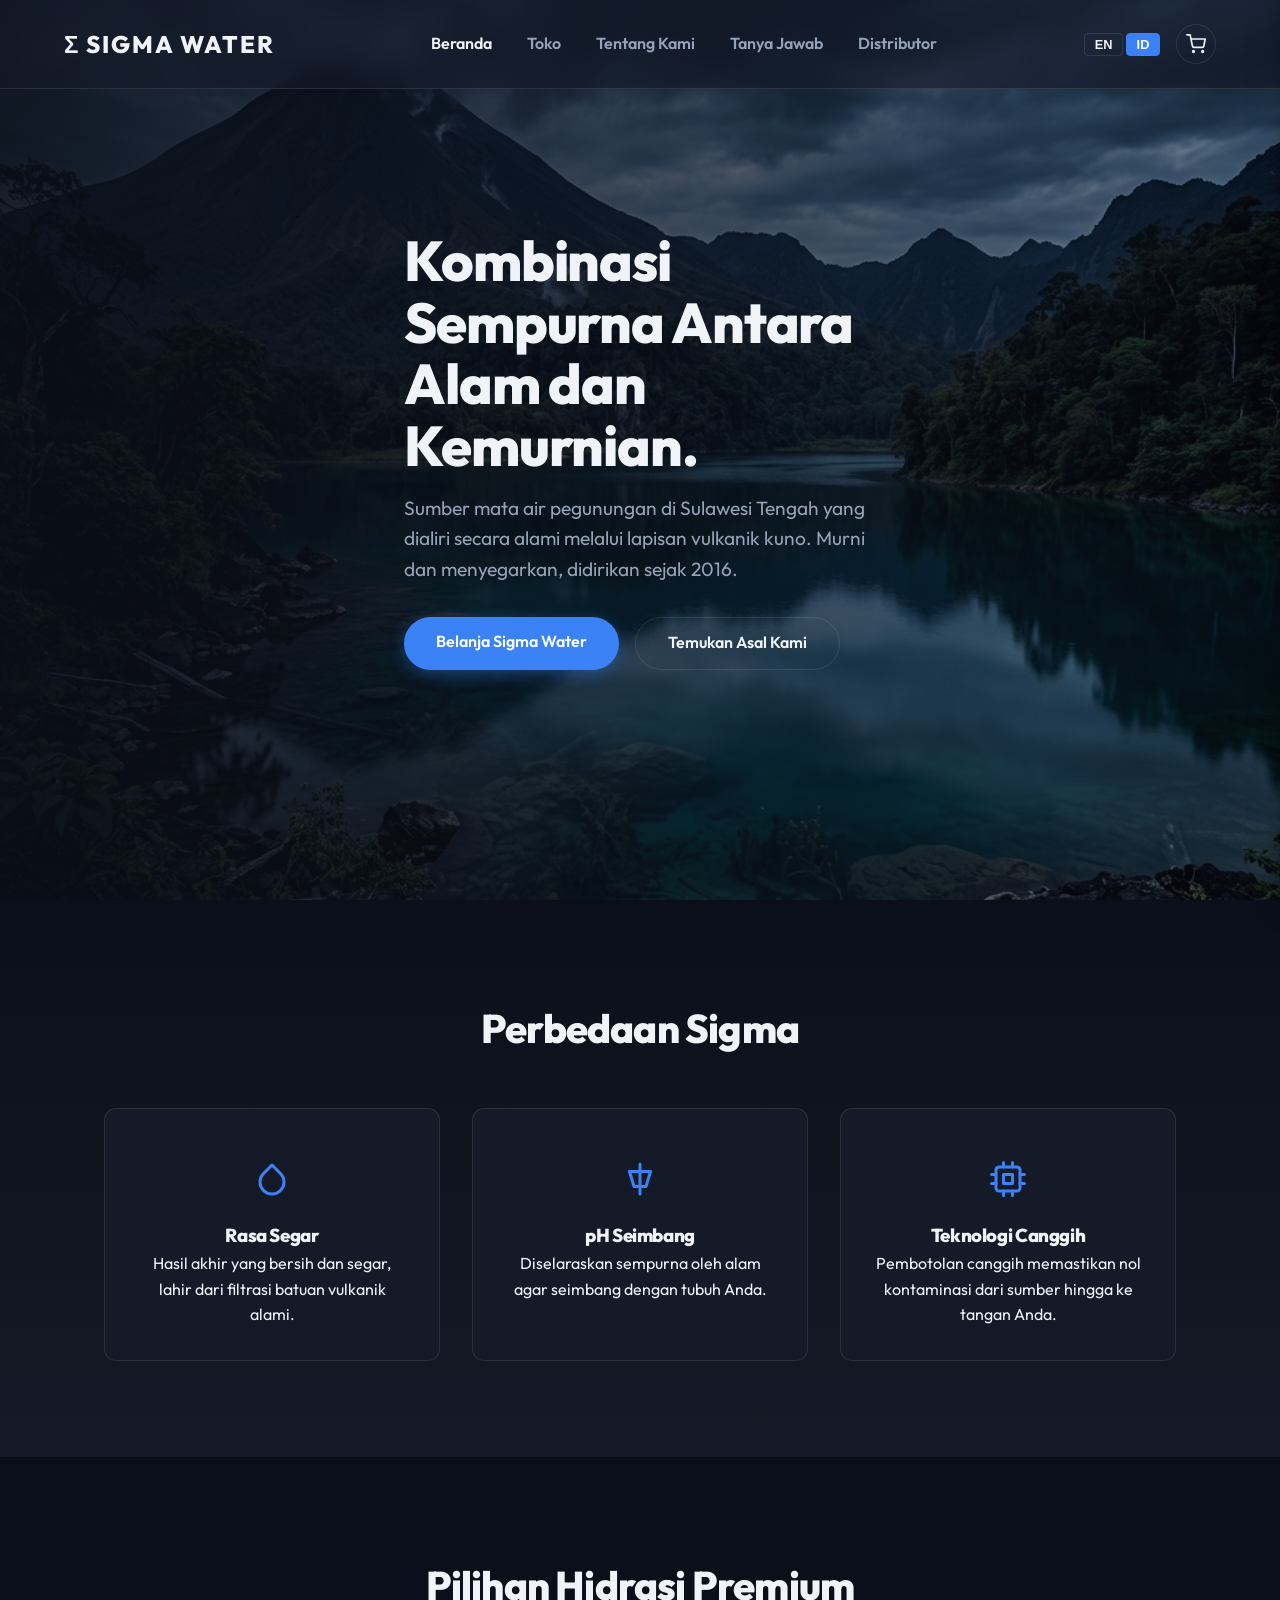
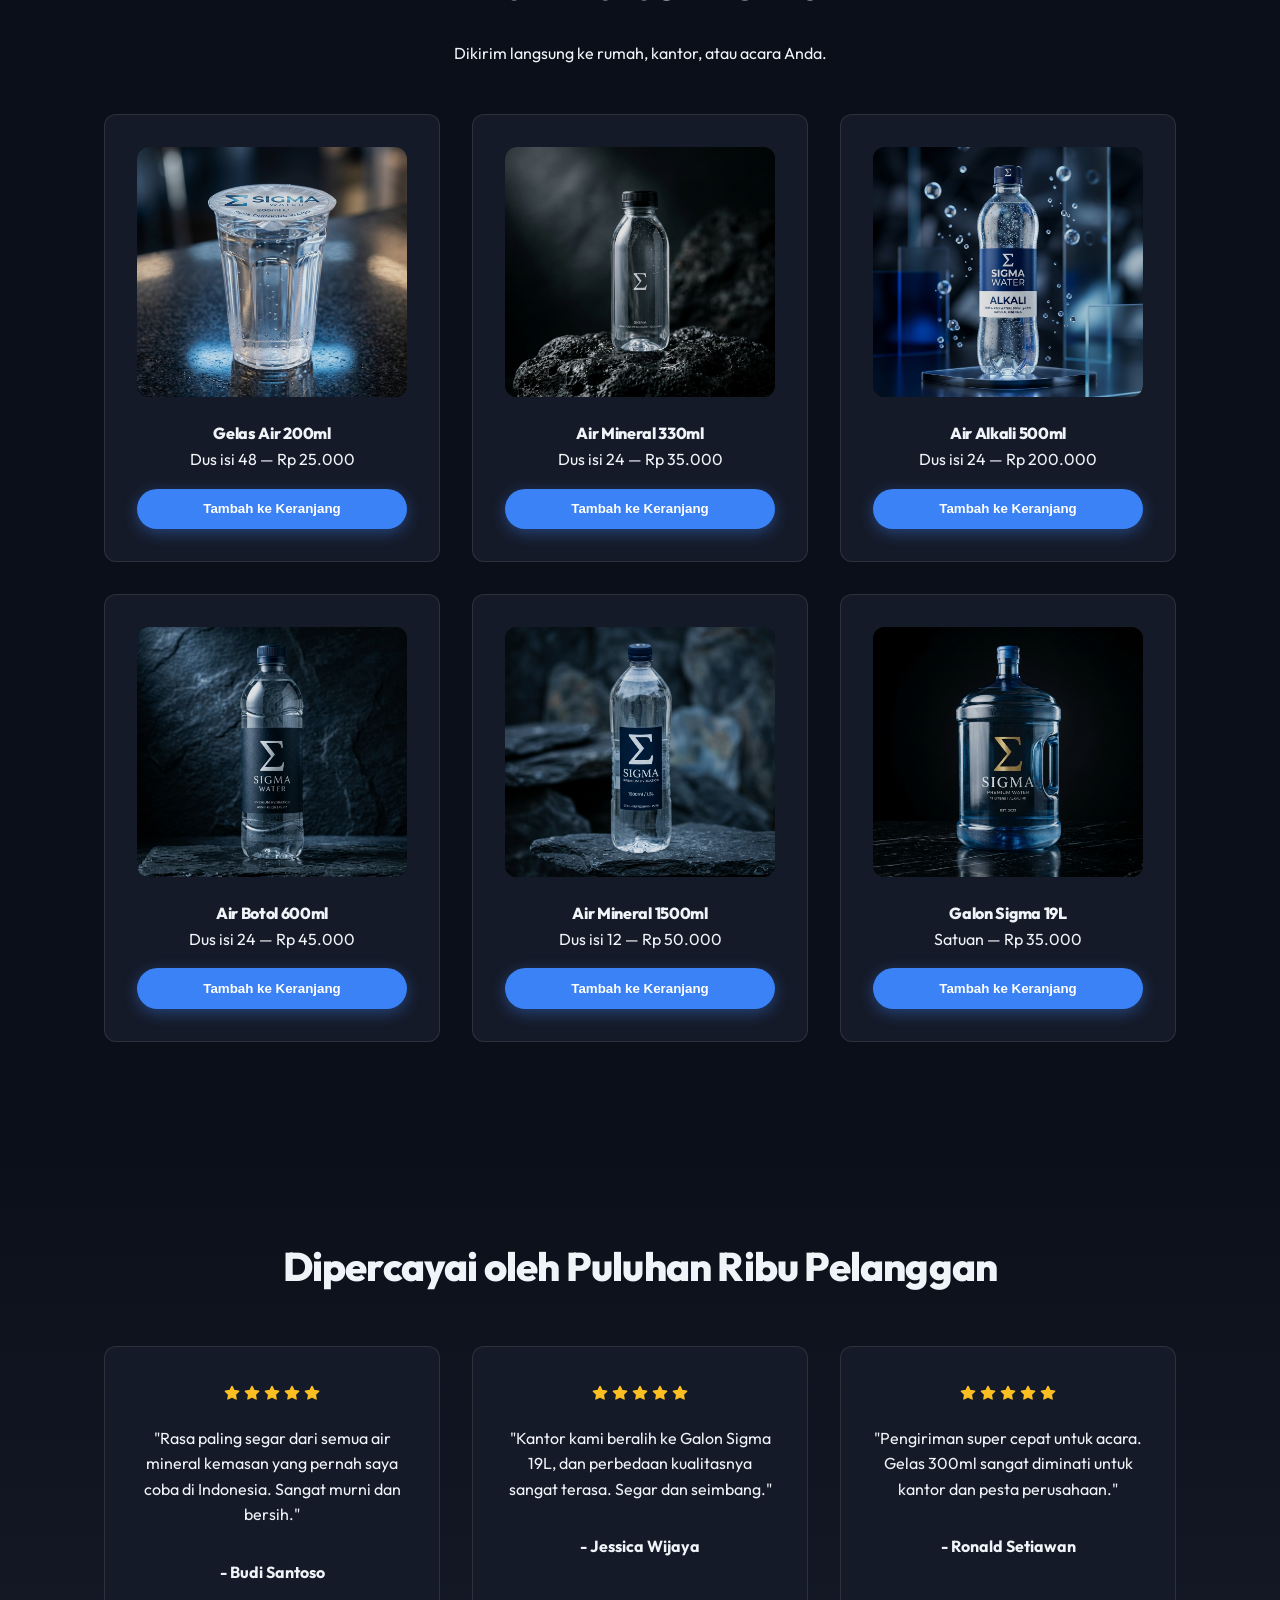
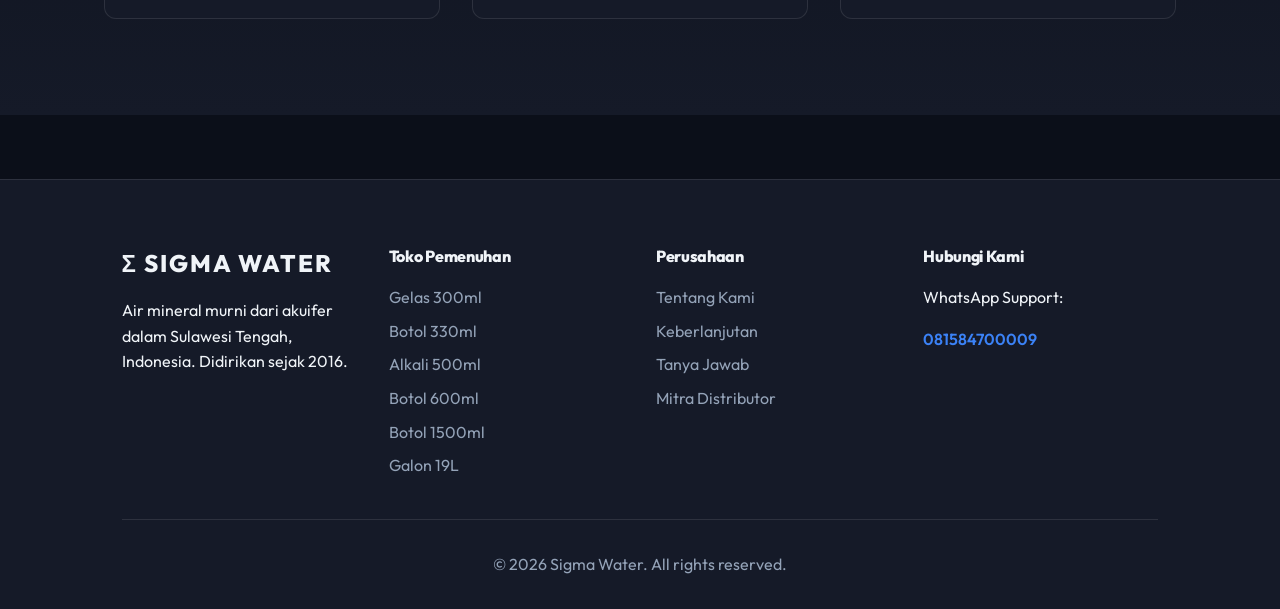
==== commit 40becc3b: "feat: add sleek transparent 200ml cup model image asset and update site configurations" ====
--- a/index.html
+++ b/index.html
@@ -197,10 +197,10 @@
         <p class="text-muted lang-id">Dikirim langsung ke rumah, kantor, atau acara Anda.</p>
       </div>
       <div class="grid-3 fade-in">
-        <!-- Product 1: 300ml Cups -->
-        <div class="glass-card text-center">
-          <div class="product-img-wrapper">
-            <img src="assets/bottle_300ml.png" alt="300ml Water Cups">
+        <!-- Product 1: 200ml Cups -->
+        <div class="glass-card text-center">
+          <div class="product-img-wrapper">
+            <img src="assets/cup_200ml.png" alt="200ml Water Cups">
           </div>
           <h4 class="lang-en">200ml Water Cups</h4>
           <h4 class="lang-id">Gelas Air 200ml</h4>
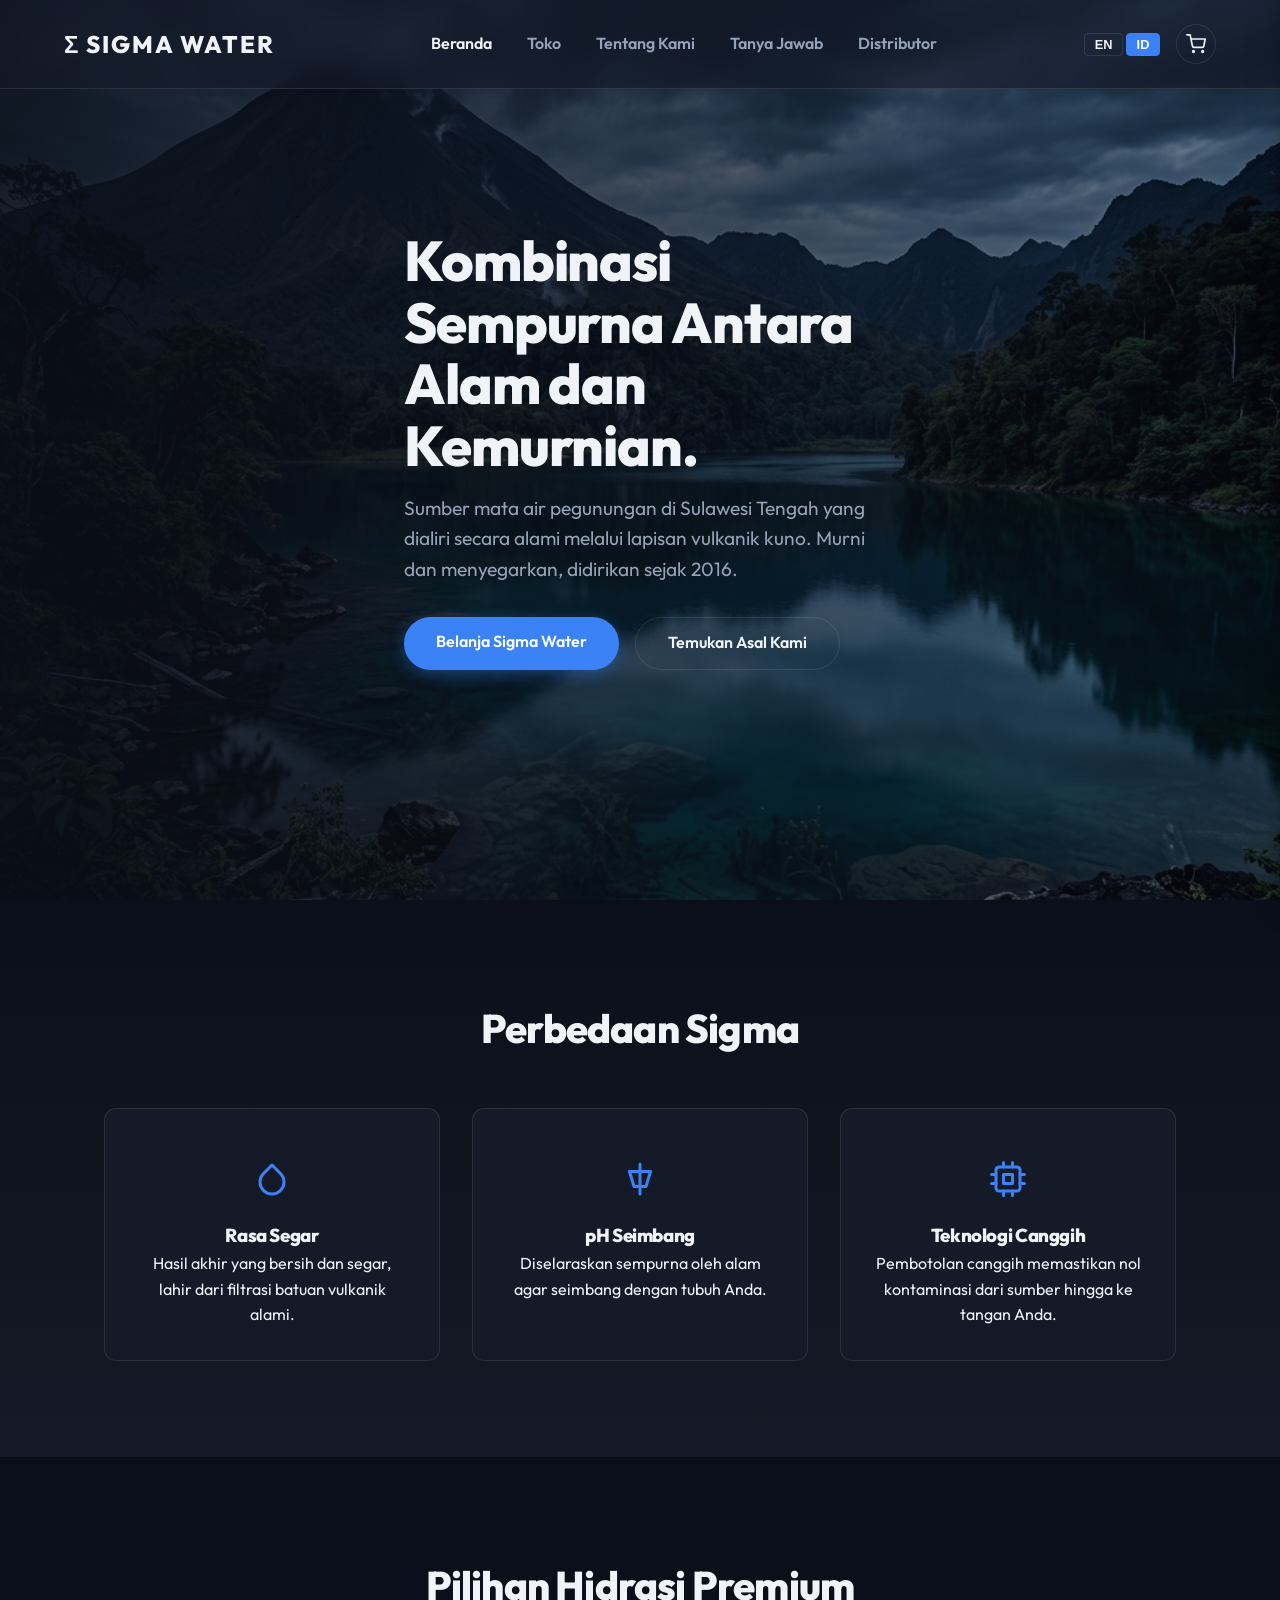
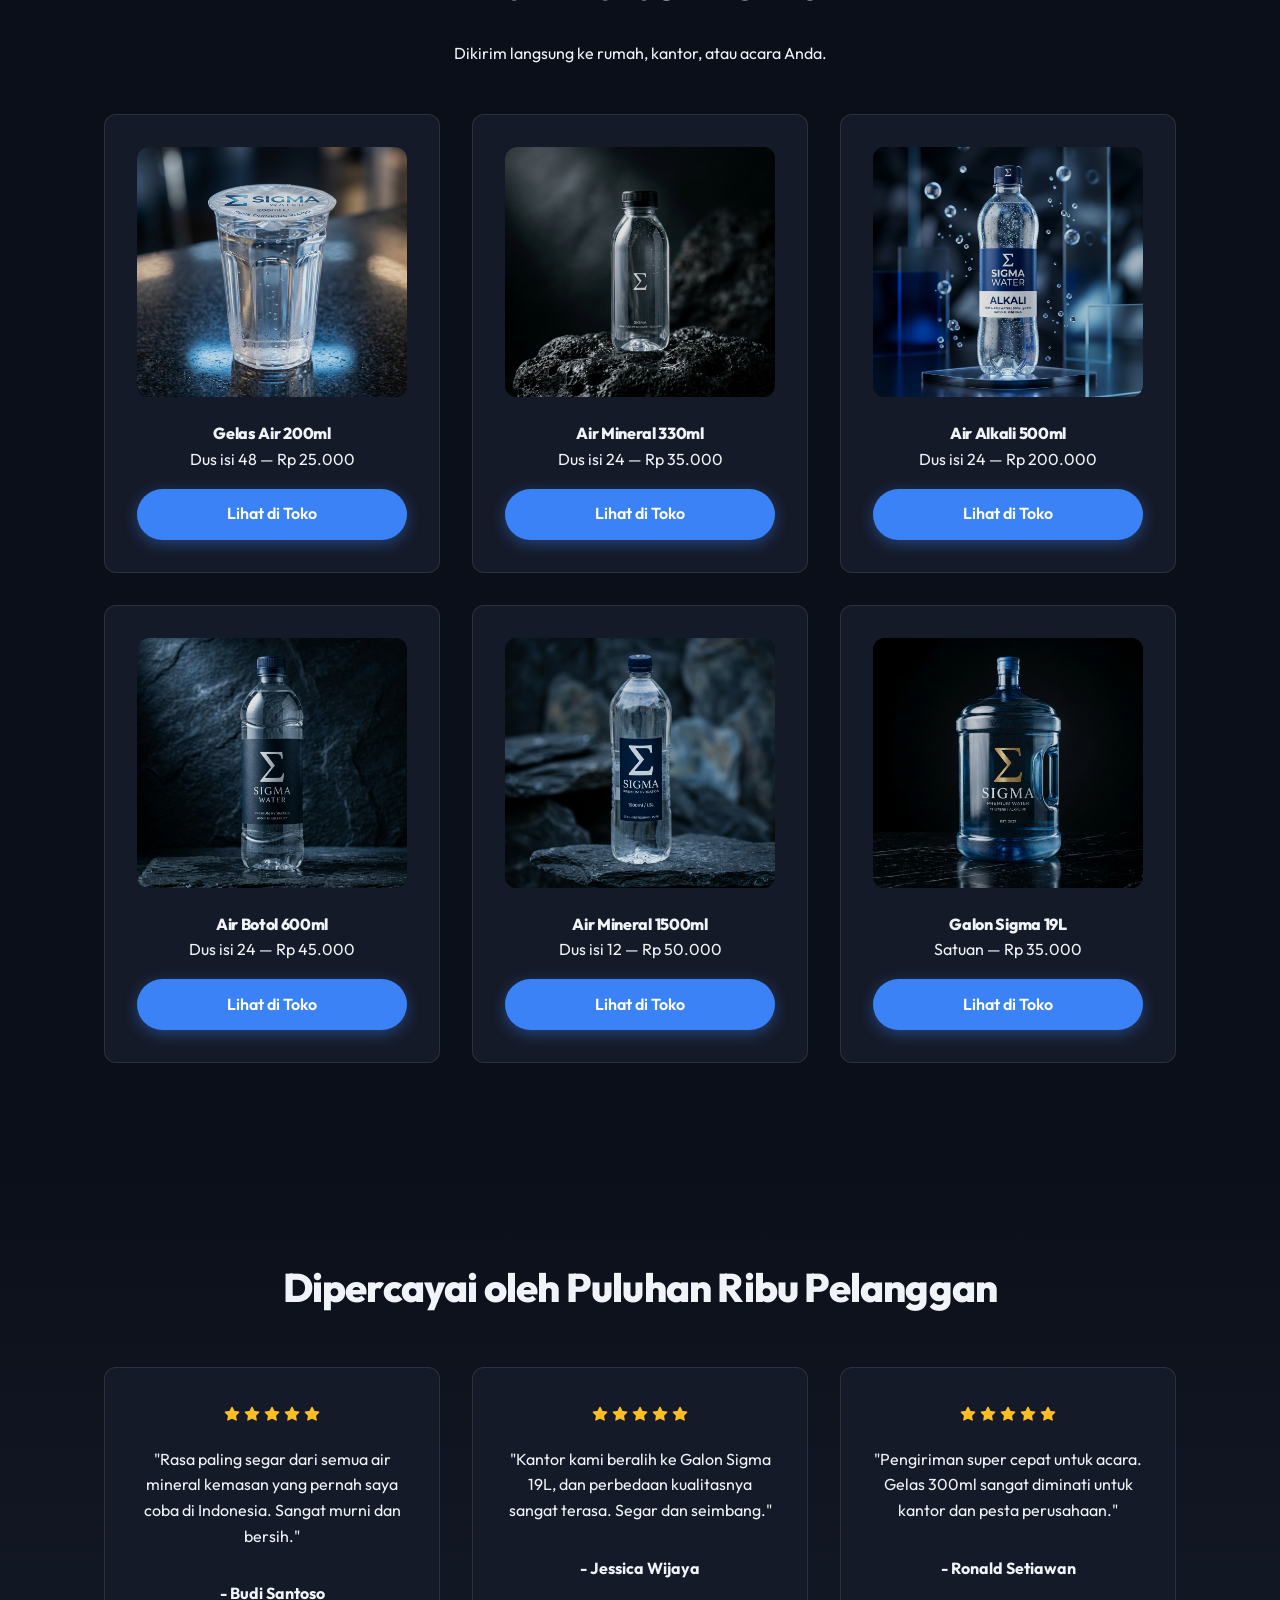
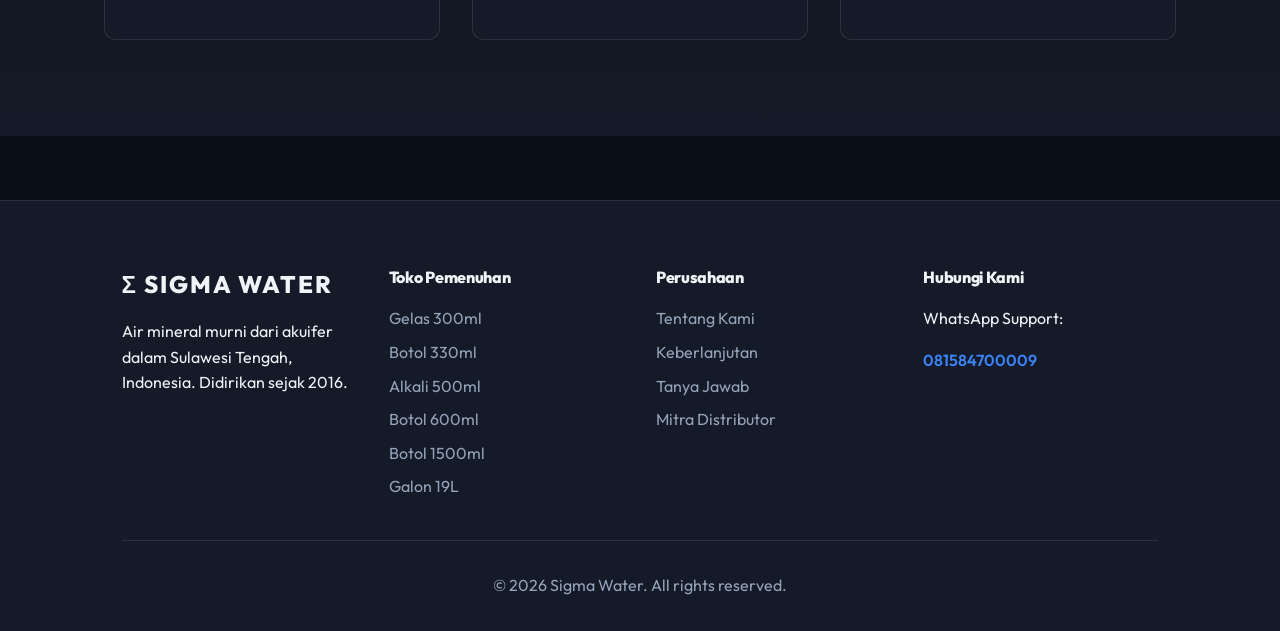
==== commit 8816c64c: "feat: change index.html product buttons to redirect to shop.html product anchors" ====
--- a/index.html
+++ b/index.html
@@ -206,10 +206,10 @@
           <h4 class="lang-id">Gelas Air 200ml</h4>
           <p class="text-muted mb-1 lang-en">Box of 48 — Rp 25.000</p>
           <p class="text-muted mb-1 lang-id">Dus isi 48 — Rp 25.000</p>
-          <button onclick="addToCart('cups', 1)" class="btn btn-primary lang-en"
-            style="width: 100%; border-radius: 30px; cursor: pointer;">Add to Cart</button>
-          <button onclick="addToCart('cups', 1)" class="btn btn-primary lang-id"
-            style="width: 100%; border-radius: 30px; cursor: pointer;">Tambah ke Keranjang</button>
+          <a href="shop.html#cups" class="btn btn-primary lang-en"
+            style="width: 100%; border-radius: 30px; text-align: center; text-decoration: none; display: inline-block;">View in Shop</a>
+          <a href="shop.html#cups" class="btn btn-primary lang-id"
+            style="width: 100%; border-radius: 30px; text-align: center; text-decoration: none; display: inline-block;">Lihat di Toko</a>
         </div>
         <!-- Product 2: 330ml Water -->
         <div class="glass-card text-center">
@@ -220,10 +220,10 @@
           <h4 class="lang-id">Air Mineral 330ml</h4>
           <p class="text-muted mb-1 lang-en">Box of 24 — Rp 35.000</p>
           <p class="text-muted mb-1 lang-id">Dus isi 24 — Rp 35.000</p>
-          <button onclick="addToCart('bottles_330', 1)" class="btn btn-primary lang-en"
-            style="width: 100%; border-radius: 30px; cursor: pointer;">Add to Cart</button>
-          <button onclick="addToCart('bottles_330', 1)" class="btn btn-primary lang-id"
-            style="width: 100%; border-radius: 30px; cursor: pointer;">Tambah ke Keranjang</button>
+          <a href="shop.html#bottles_330" class="btn btn-primary lang-en"
+            style="width: 100%; border-radius: 30px; text-align: center; text-decoration: none; display: inline-block;">View in Shop</a>
+          <a href="shop.html#bottles_330" class="btn btn-primary lang-id"
+            style="width: 100%; border-radius: 30px; text-align: center; text-decoration: none; display: inline-block;">Lihat di Toko</a>
         </div>
         <!-- Product 3: 500ml Alkali -->
         <div class="glass-card text-center">
@@ -234,10 +234,10 @@
           <h4 class="lang-id">Air Alkali 500ml</h4>
           <p class="text-muted mb-1 lang-en">Box of 24 — Rp 200.000</p>
           <p class="text-muted mb-1 lang-id">Dus isi 24 — Rp 200.000</p>
-          <button onclick="addToCart('alkali_500', 1)" class="btn btn-primary lang-en"
-            style="width: 100%; border-radius: 30px; cursor: pointer;">Add to Cart</button>
-          <button onclick="addToCart('alkali_500', 1)" class="btn btn-primary lang-id"
-            style="width: 100%; border-radius: 30px; cursor: pointer;">Tambah ke Keranjang</button>
+          <a href="shop.html#alkali_500" class="btn btn-primary lang-en"
+            style="width: 100%; border-radius: 30px; text-align: center; text-decoration: none; display: inline-block;">View in Shop</a>
+          <a href="shop.html#alkali_500" class="btn btn-primary lang-id"
+            style="width: 100%; border-radius: 30px; text-align: center; text-decoration: none; display: inline-block;">Lihat di Toko</a>
         </div>
         <!-- Product 4: 600ml Bottles -->
         <div class="glass-card text-center">
@@ -248,10 +248,10 @@
           <h4 class="lang-id">Air Botol 600ml</h4>
           <p class="text-muted mb-1 lang-en">Box of 24 — Rp 45.000</p>
           <p class="text-muted mb-1 lang-id">Dus isi 24 — Rp 45.000</p>
-          <button onclick="addToCart('bottles', 1)" class="btn btn-primary lang-en"
-            style="width: 100%; border-radius: 30px; cursor: pointer;">Add to Cart</button>
-          <button onclick="addToCart('bottles', 1)" class="btn btn-primary lang-id"
-            style="width: 100%; border-radius: 30px; cursor: pointer;">Tambah ke Keranjang</button>
+          <a href="shop.html#bottles" class="btn btn-primary lang-en"
+            style="width: 100%; border-radius: 30px; text-align: center; text-decoration: none; display: inline-block;">View in Shop</a>
+          <a href="shop.html#bottles" class="btn btn-primary lang-id"
+            style="width: 100%; border-radius: 30px; text-align: center; text-decoration: none; display: inline-block;">Lihat di Toko</a>
         </div>
         <!-- Product 5: 1500ml Bottles -->
         <div class="glass-card text-center">
@@ -262,10 +262,10 @@
           <h4 class="lang-id">Air Mineral 1500ml</h4>
           <p class="text-muted mb-1 lang-en">Box of 12 — Rp 50.000</p>
           <p class="text-muted mb-1 lang-id">Dus isi 12 — Rp 50.000</p>
-          <button onclick="addToCart('bottles_1500', 1)" class="btn btn-primary lang-en"
-            style="width: 100%; border-radius: 30px; cursor: pointer;">Add to Cart</button>
-          <button onclick="addToCart('bottles_1500', 1)" class="btn btn-primary lang-id"
-            style="width: 100%; border-radius: 30px; cursor: pointer;">Tambah ke Keranjang</button>
+          <a href="shop.html#bottles_1500" class="btn btn-primary lang-en"
+            style="width: 100%; border-radius: 30px; text-align: center; text-decoration: none; display: inline-block;">View in Shop</a>
+          <a href="shop.html#bottles_1500" class="btn btn-primary lang-id"
+            style="width: 100%; border-radius: 30px; text-align: center; text-decoration: none; display: inline-block;">Lihat di Toko</a>
         </div>
         <!-- Product 6: 19L Gallon -->
         <div class="glass-card text-center">
@@ -276,10 +276,10 @@
           <h4 class="lang-id">Galon Sigma 19L</h4>
           <p class="text-muted mb-1 lang-en">Single Unit — Rp 35.000</p>
           <p class="text-muted mb-1 lang-id">Satuan — Rp 35.000</p>
-          <button onclick="addToCart('gallon', 1)" class="btn btn-primary lang-en"
-            style="width: 100%; border-radius: 30px; cursor: pointer;">Add to Cart</button>
-          <button onclick="addToCart('gallon', 1)" class="btn btn-primary lang-id"
-            style="width: 100%; border-radius: 30px; cursor: pointer;">Tambah ke Keranjang</button>
+          <a href="shop.html#gallon" class="btn btn-primary lang-en"
+            style="width: 100%; border-radius: 30px; text-align: center; text-decoration: none; display: inline-block;">View in Shop</a>
+          <a href="shop.html#gallon" class="btn btn-primary lang-id"
+            style="width: 100%; border-radius: 30px; text-align: center; text-decoration: none; display: inline-block;">Lihat di Toko</a>
         </div>
       </div>
     </div>
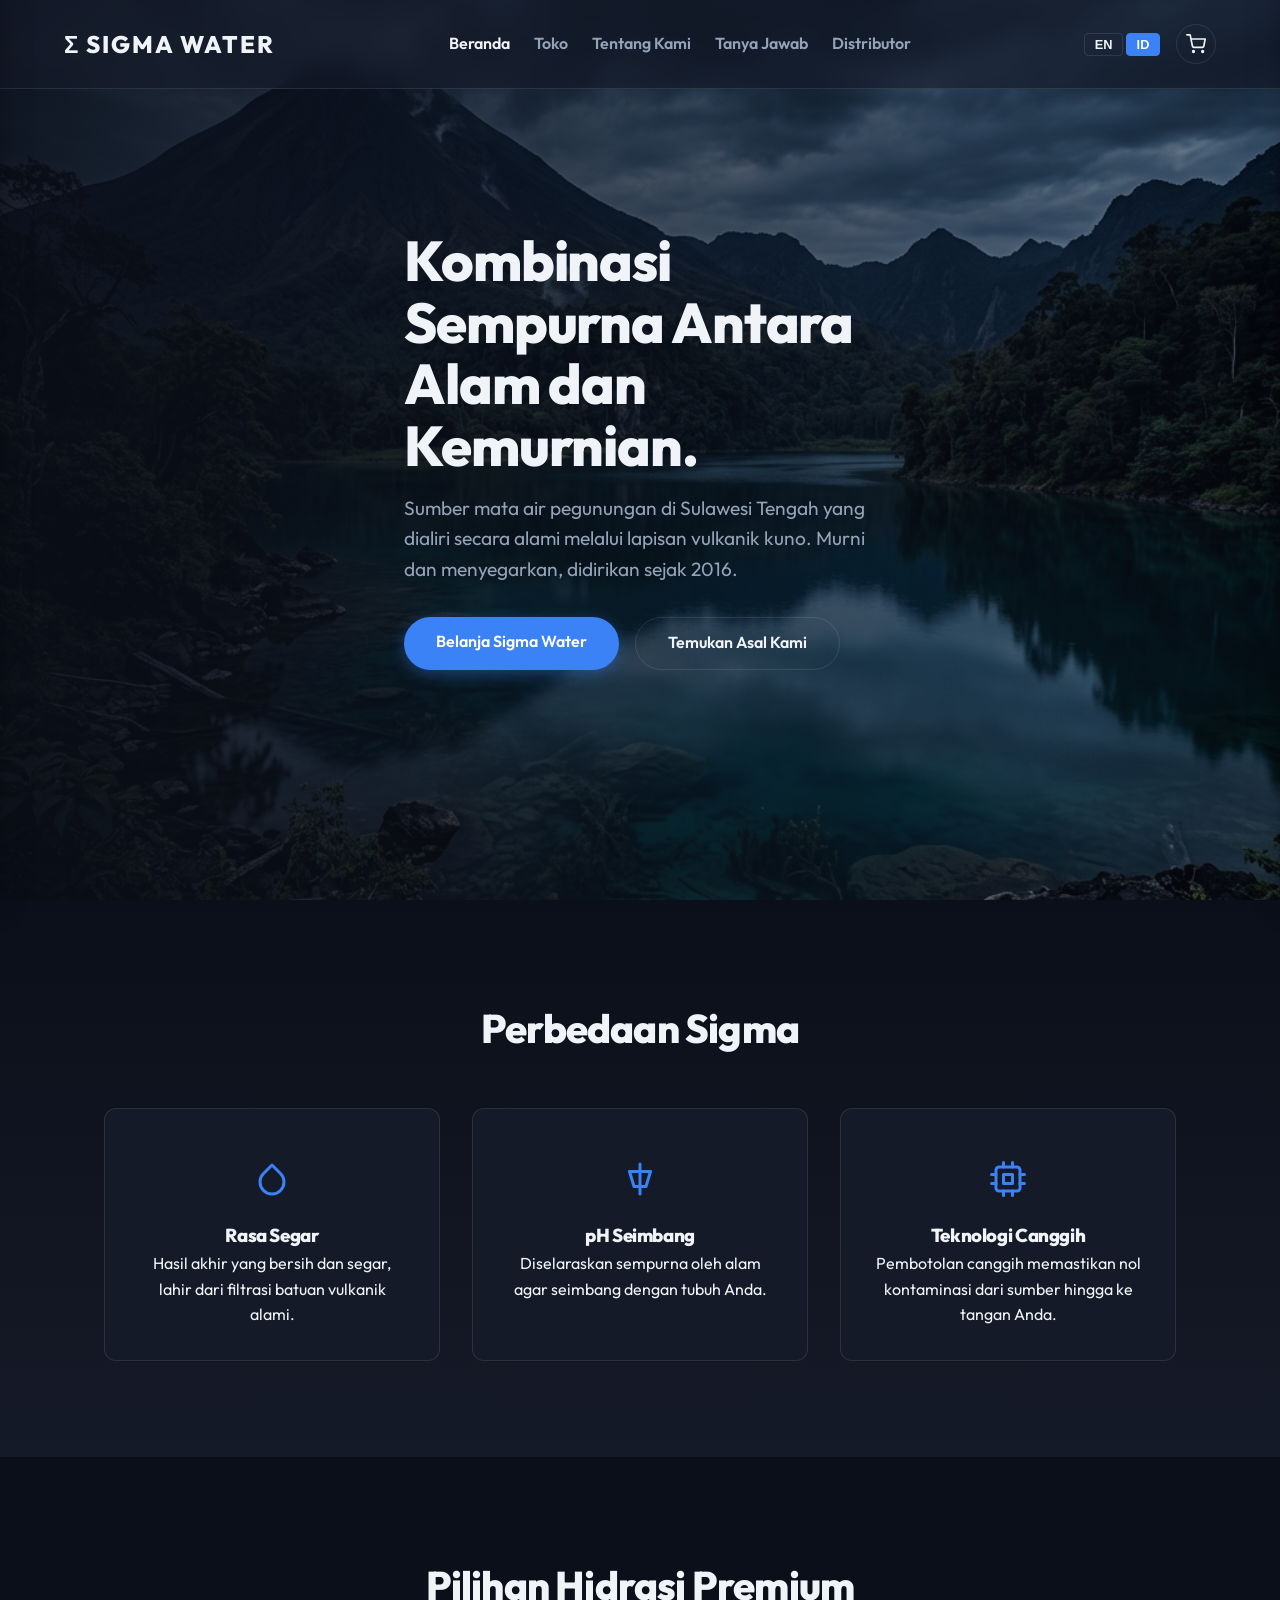
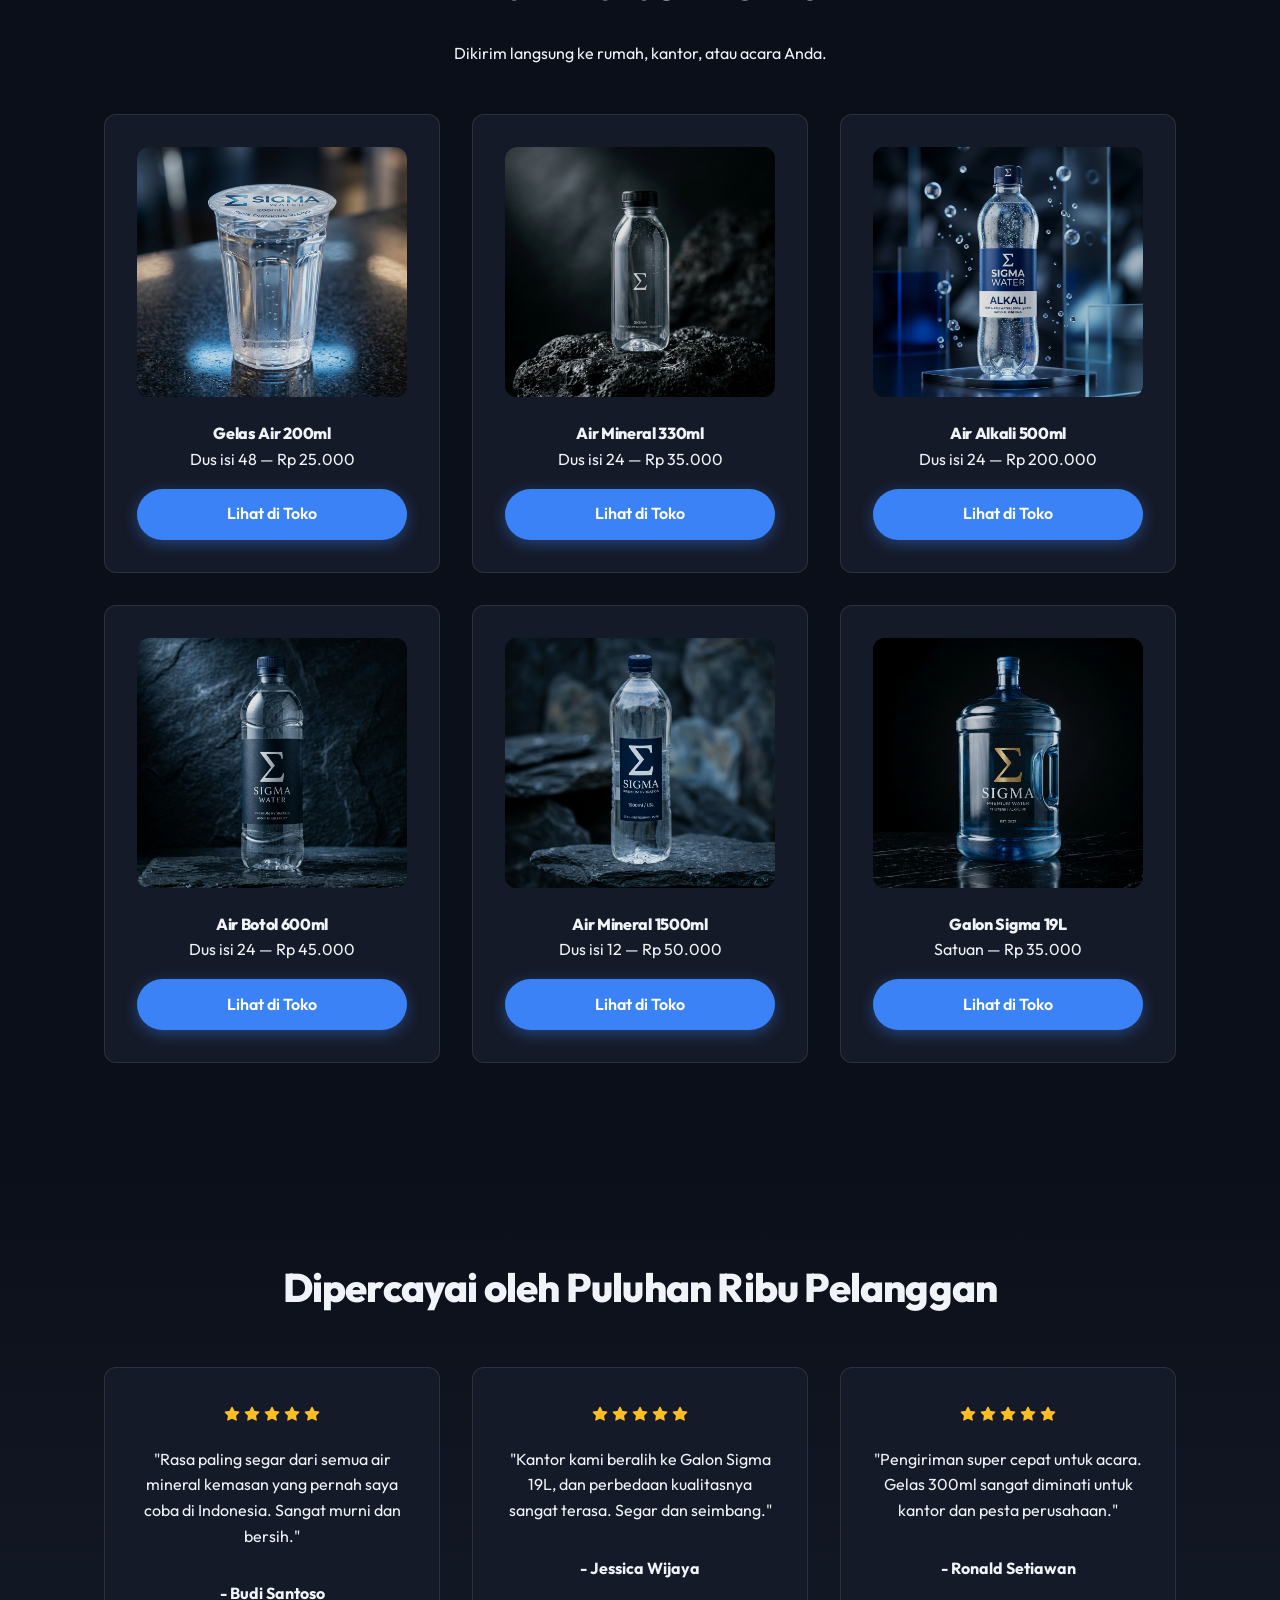
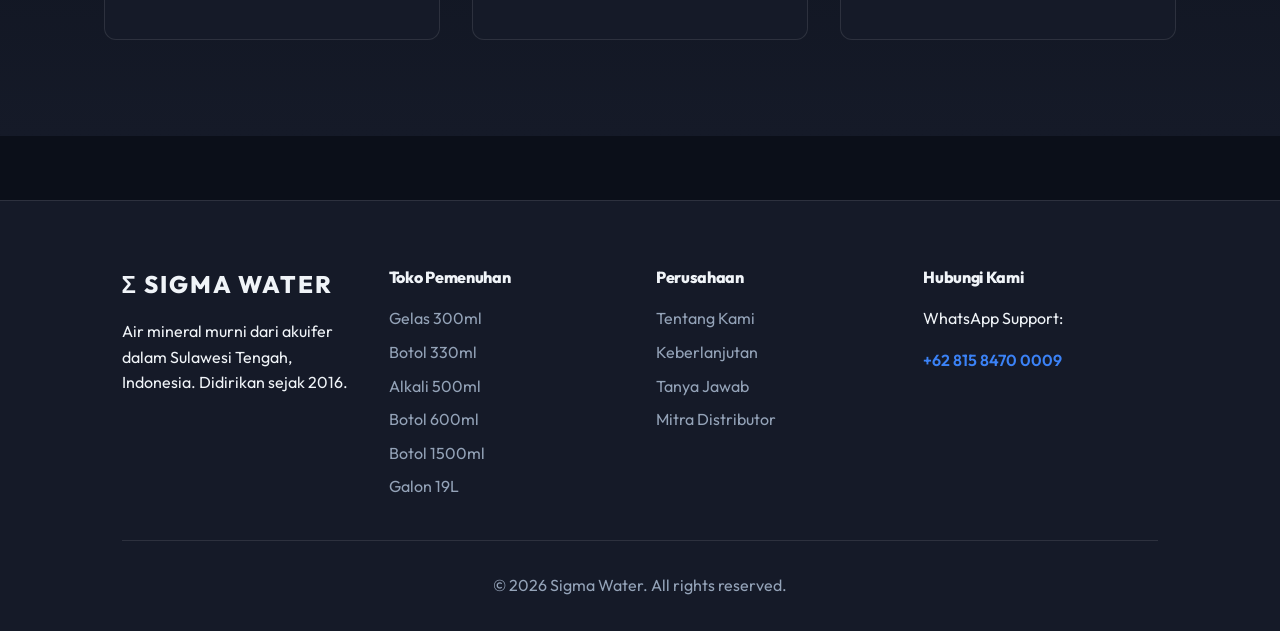
==== commit baeefcc8: "fix: format WhatsApp support phone number across all pages" ====
--- a/index.html
+++ b/index.html
@@ -458,7 +458,7 @@
           <h4 class="lang-id">Hubungi Kami</h4>
           <p class="text-muted mb-1">WhatsApp Support:</p>
           <a href="https://wa.me/6281584700009" target="_blank"
-            style="color: var(--accent-blue); font-weight: 600;">081584700009</a>
+            style="color: var(--accent-blue); font-weight: 600;">+62 815 8470 0009</a>
         </div>
       </div>
       <div class="footer-bottom">
--- a/index.css
+++ b/index.css
@@ -71,11 +71,27 @@
   letter-spacing: 2px;
 }
 
+.nav-links {
+  display: flex;
+  align-items: center;
+  justify-content: center;
+  flex: 1;
+}
+
 .nav-links a {
-  margin-left: 2rem;
+  margin-left: 1.5rem;
   font-weight: 600;
   color: var(--text-muted);
   transition: color var(--transition-speed);
+  white-space: nowrap;
+}
+
+.nav-actions {
+  display: flex;
+  align-items: center;
+  gap: 1rem;
+  margin-left: 1.5rem;
+  flex-shrink: 0;
 }
 
 .nav-links a:hover, .nav-links a.active {
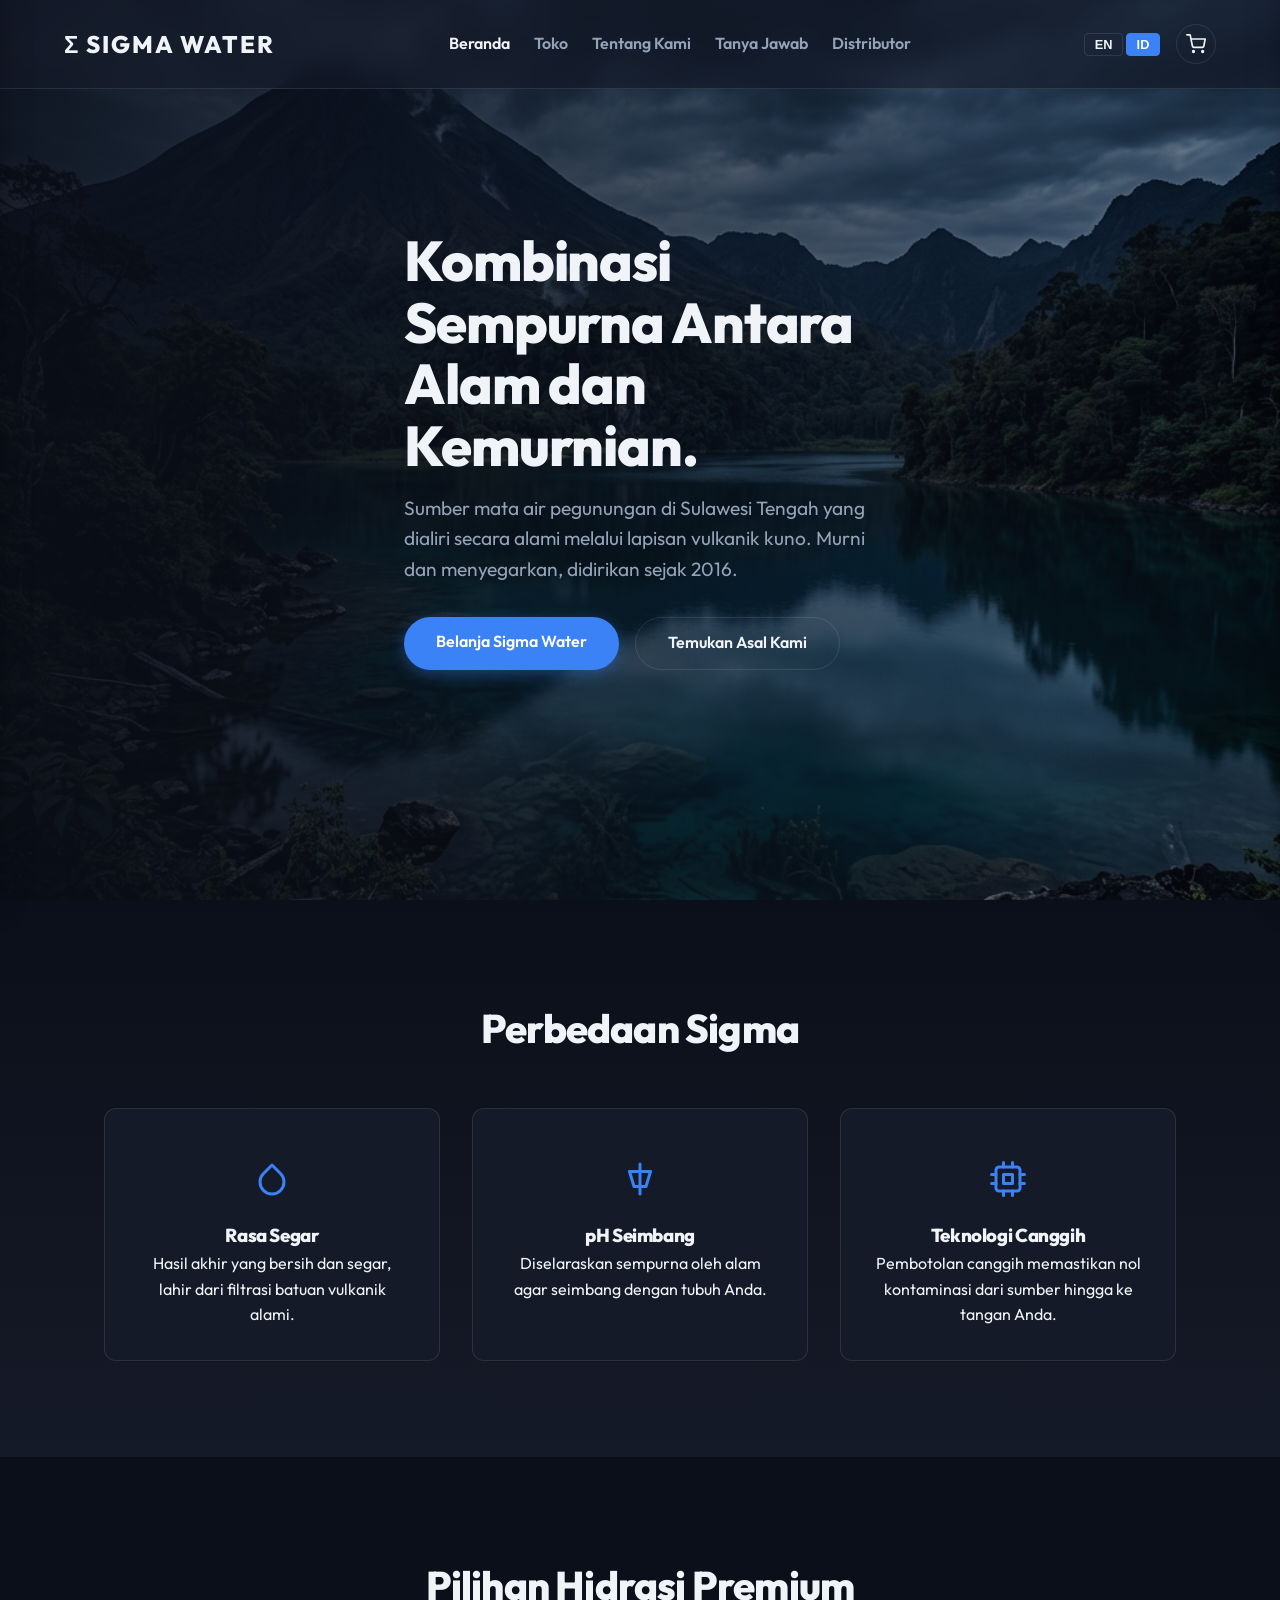
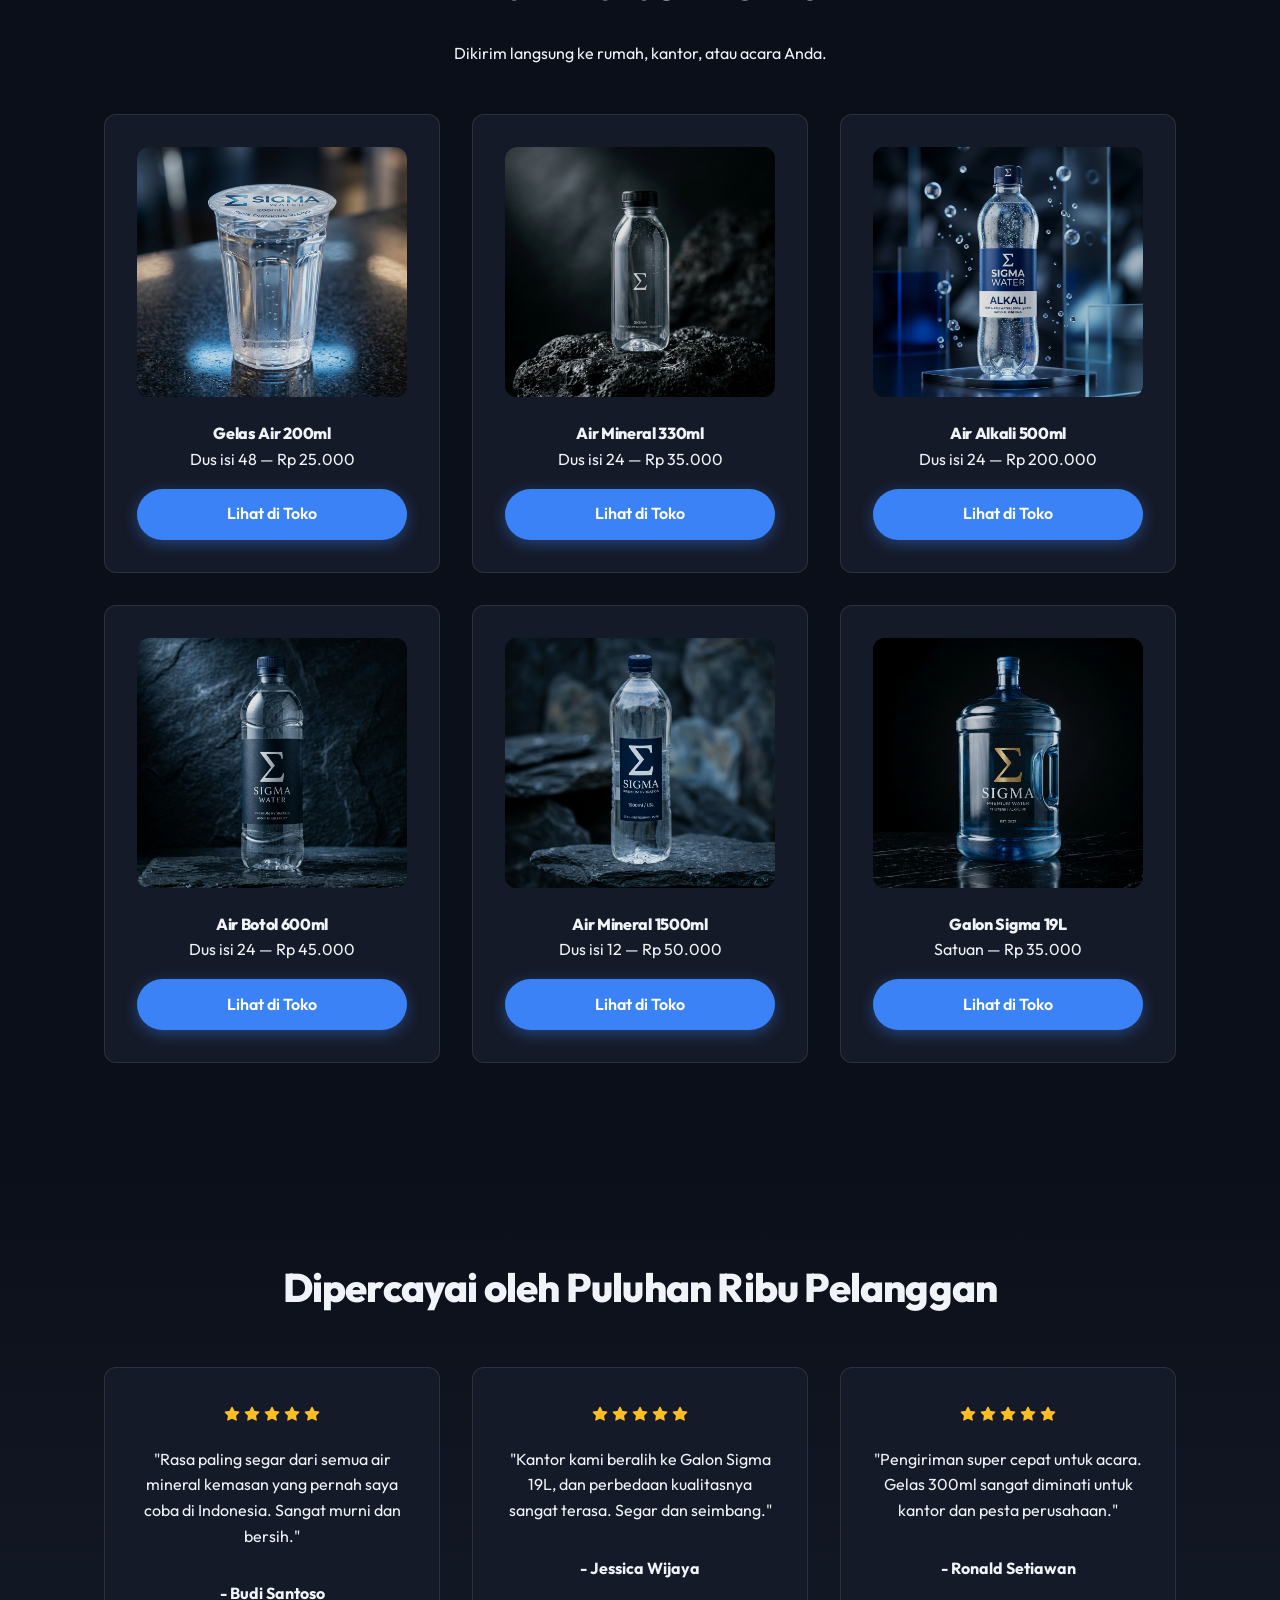
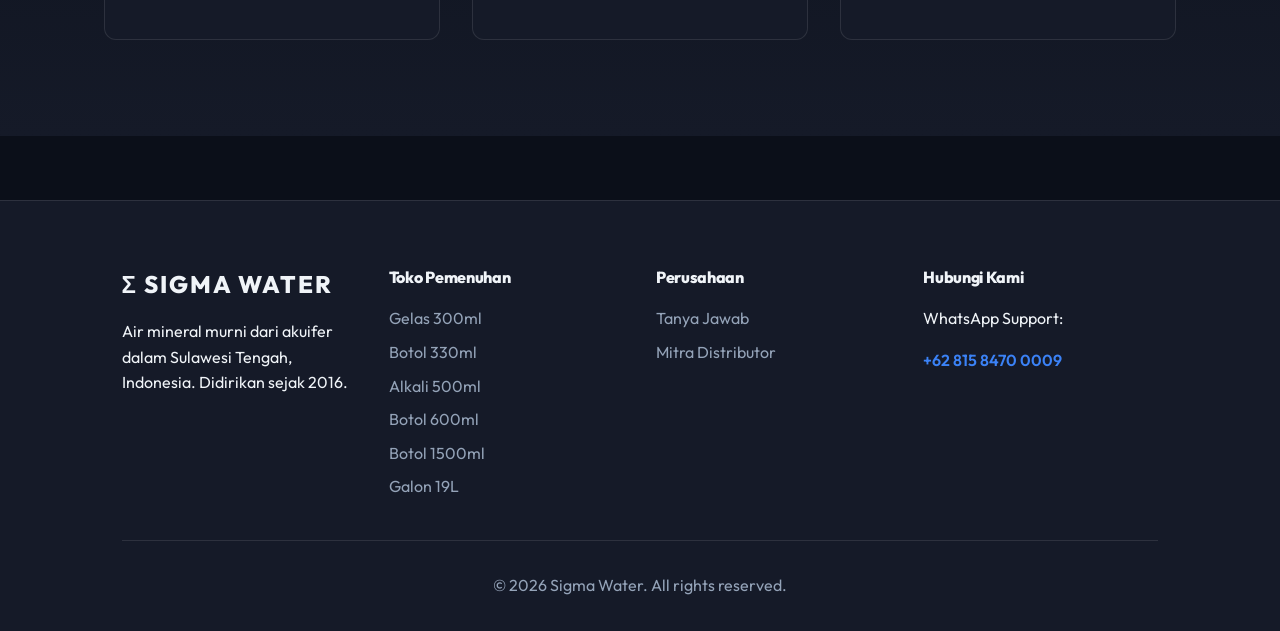
==== commit 5f75d116: "fix: update footer Corporate column to only display FAQ and Distributor links" ====
--- a/index.html
+++ b/index.html
@@ -444,13 +444,9 @@
         <div class="footer-col">
           <h4 class="lang-en">Corporate</h4>
           <h4 class="lang-id">Perusahaan</h4>
-          <a href="story.html" class="lang-en">Our Story</a>
-          <a href="story.html" class="lang-id">Tentang Kami</a>
-          <a href="story.html#sustainability" class="lang-en">Sustainability</a>
-          <a href="story.html#sustainability" class="lang-id">Keberlanjutan</a>
           <a href="faq.html" class="lang-en">FAQ</a>
           <a href="faq.html" class="lang-id">Tanya Jawab</a>
-          <a href="distributor.html" class="lang-en">Mitra Distributor</a>
+          <a href="distributor.html" class="lang-en">Distributor</a>
           <a href="distributor.html" class="lang-id">Mitra Distributor</a>
         </div>
         <div class="footer-col">
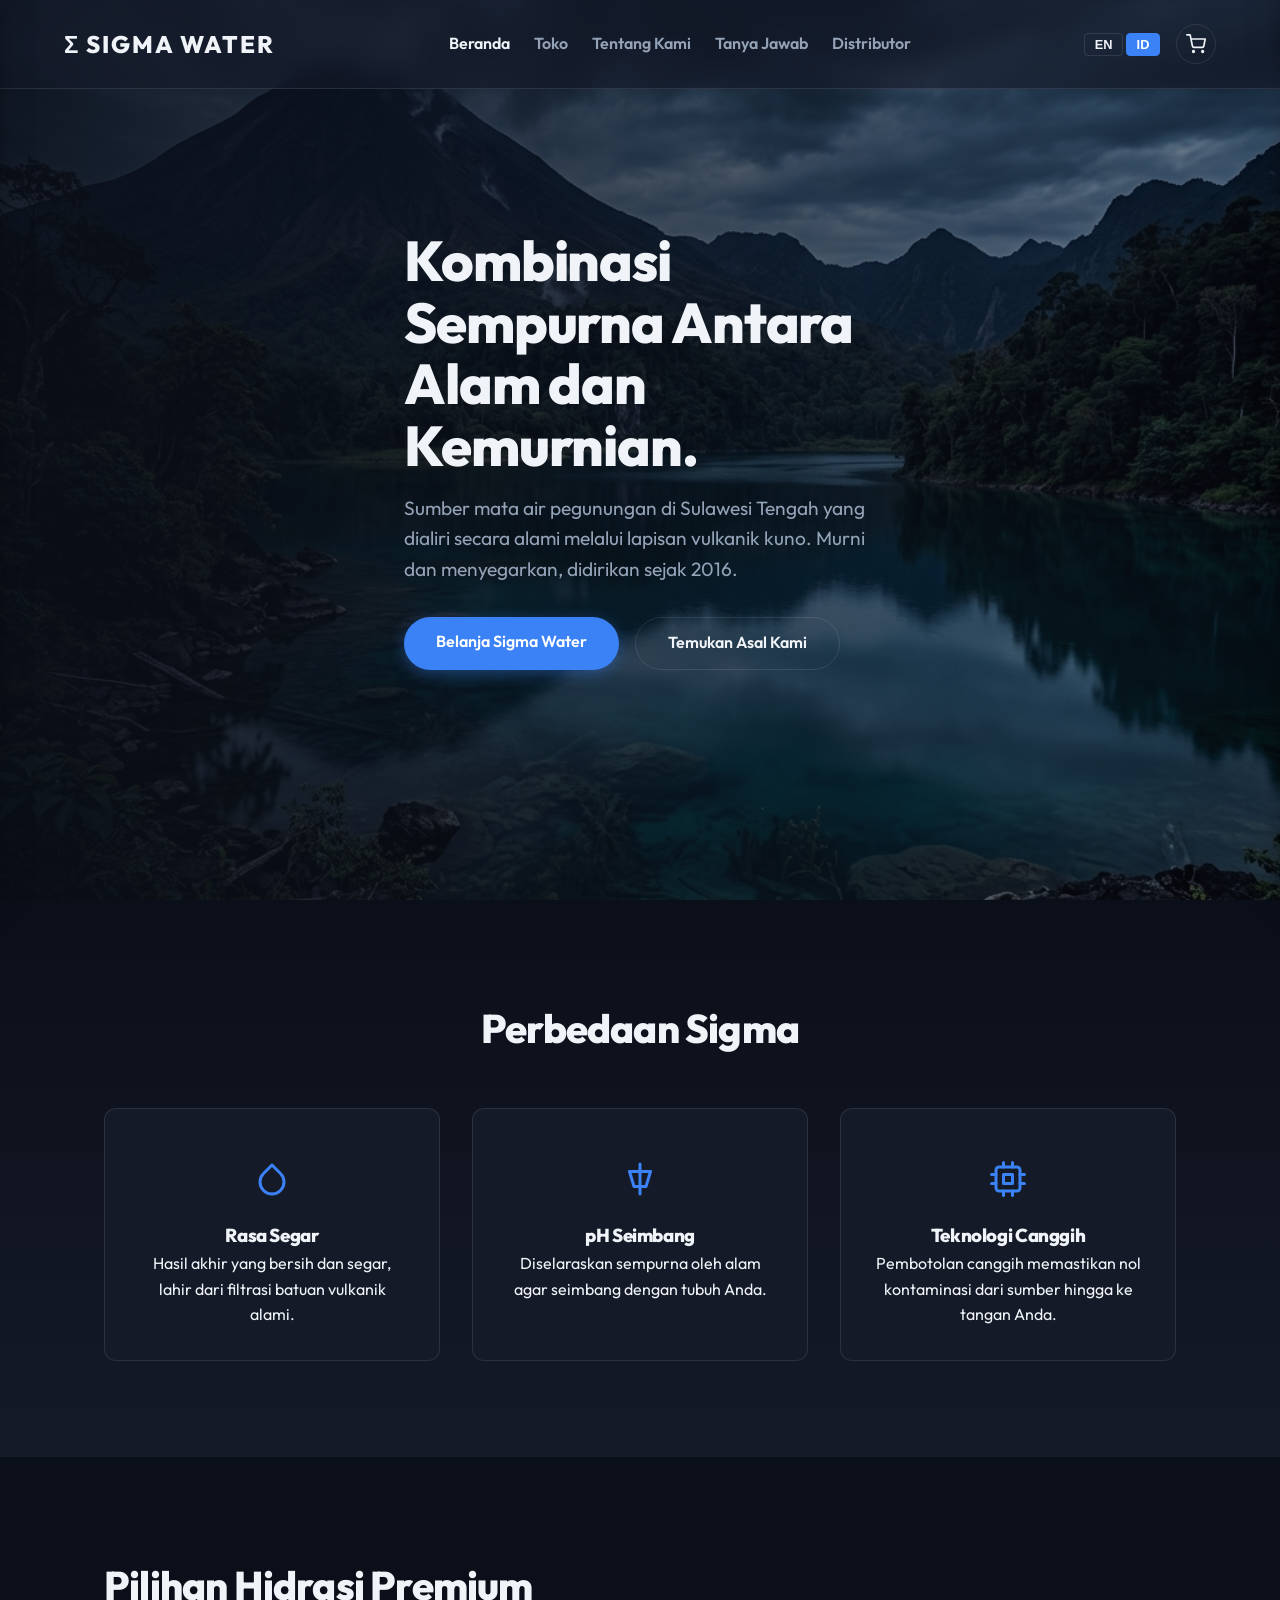
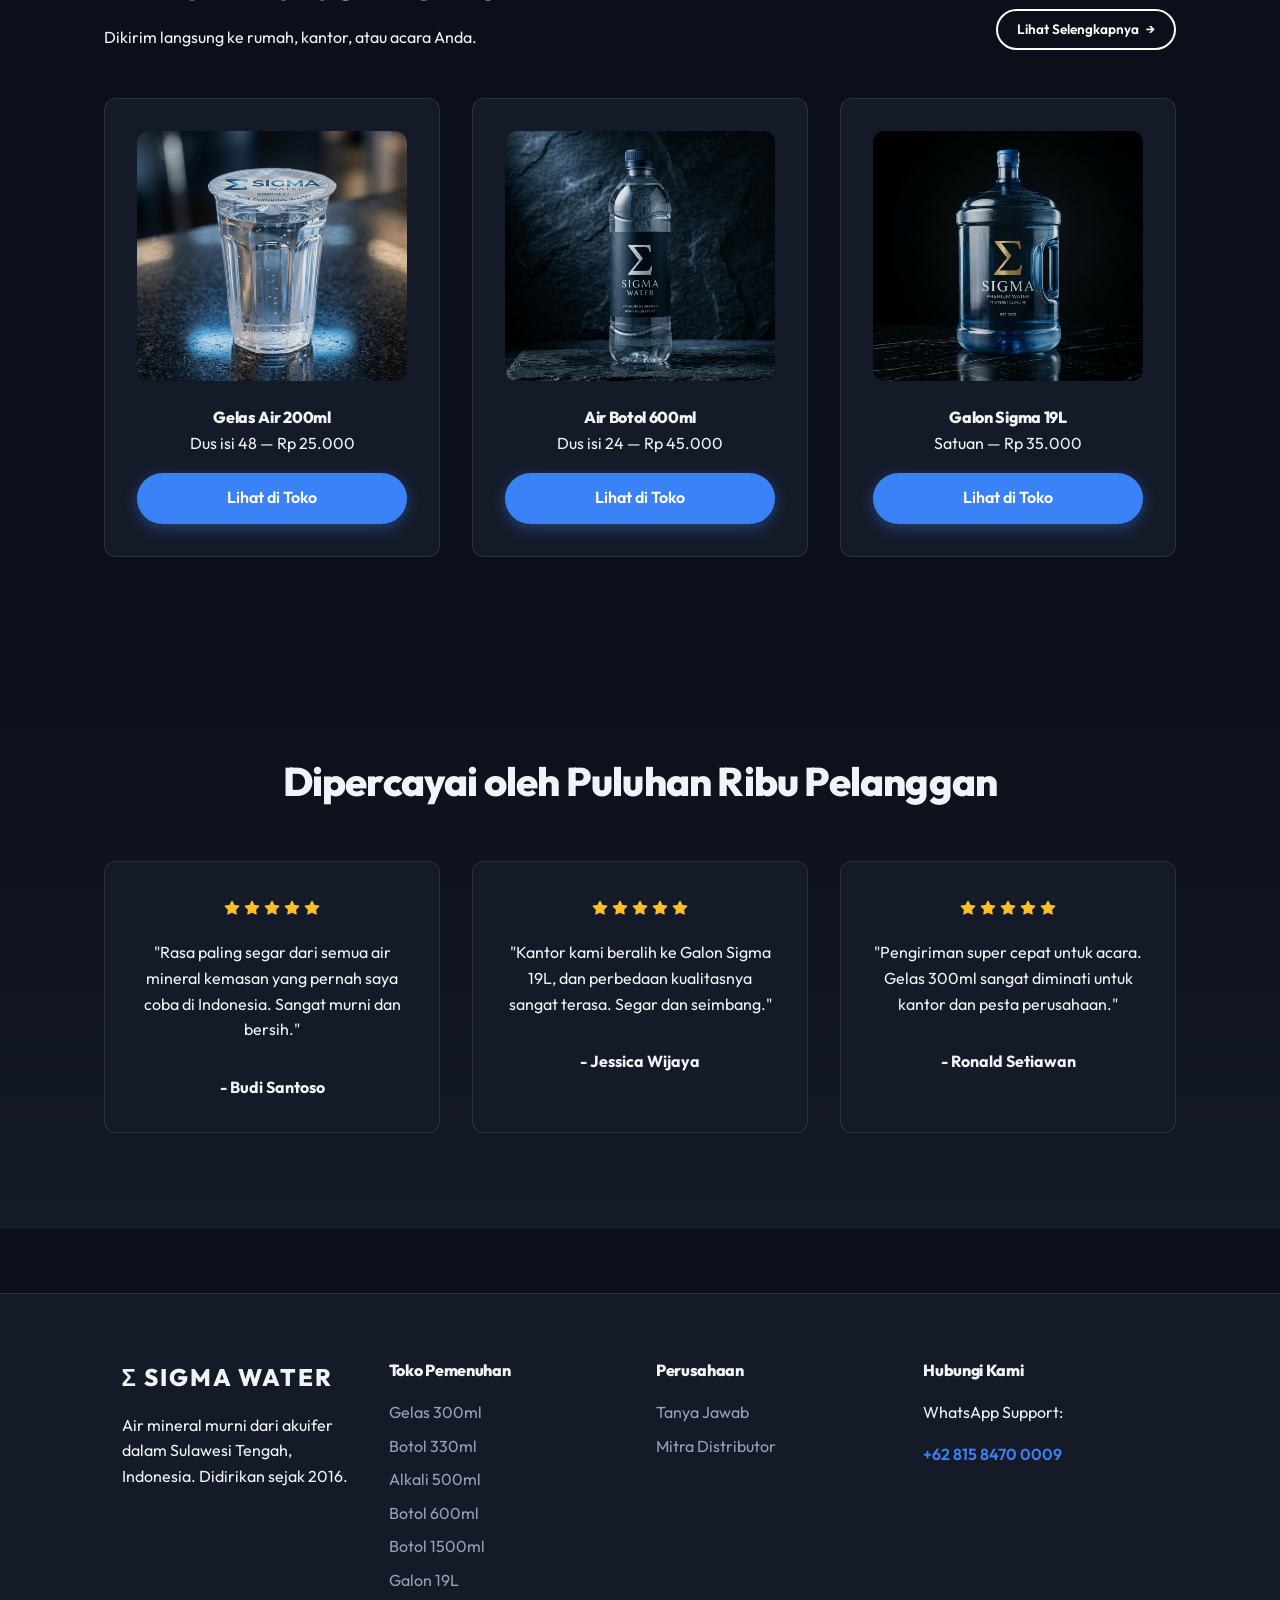
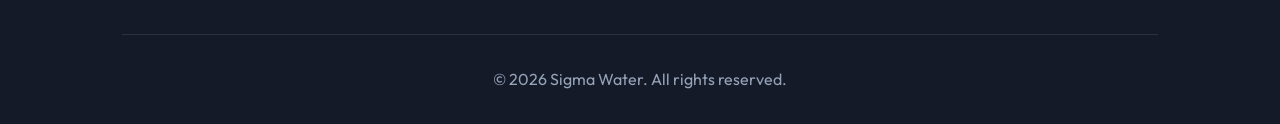
==== commit 3c876f98: "Update homepage items and style View More button at top-right" ====
--- a/index.html
+++ b/index.html
@@ -190,11 +190,17 @@
 
   <section class="section-padding">
     <div class="container">
-      <div class="text-center mb-3 fade-in">
-        <h2 class="lang-en">Premium Hydration Options</h2>
-        <h2 class="lang-id">Pilihan Hidrasi Premium</h2>
-        <p class="text-muted lang-en">Delivered directly to your home, office, or event.</p>
-        <p class="text-muted lang-id">Dikirim langsung ke rumah, kantor, atau acara Anda.</p>
+      <div class="fade-in" style="display: flex; justify-content: space-between; align-items: flex-end; margin-bottom: 3rem; flex-wrap: wrap; gap: 1.5rem;">
+        <div style="text-align: left;">
+          <h2 class="lang-en" style="margin-bottom: 0.5rem;">Premium Hydration Options</h2>
+          <h2 class="lang-id" style="margin-bottom: 0.5rem;">Pilihan Hidrasi Premium</h2>
+          <p class="text-muted lang-en">Delivered directly to your home, office, or event.</p>
+          <p class="text-muted lang-id">Dikirim langsung ke rumah, kantor, atau acara Anda.</p>
+        </div>
+        <div style="display: flex; gap: 0.5rem;">
+          <a href="shop.html" class="btn btn-outline lang-en" style="padding: 0.5rem 1.2rem; font-size: 0.85rem; text-decoration: none; border: 2px solid #ffffff; color: #ffffff; display: inline-flex; align-items: center; gap: 0.4rem;">View More <span>&rarr;</span></a>
+          <a href="shop.html" class="btn btn-outline lang-id" style="padding: 0.5rem 1.2rem; font-size: 0.85rem; text-decoration: none; border: 2px solid #ffffff; color: #ffffff; display: inline-flex; align-items: center; gap: 0.4rem;">Lihat Selengkapnya <span>&rarr;</span></a>
+        </div>
       </div>
       <div class="grid-3 fade-in">
         <!-- Product 1: 200ml Cups -->
@@ -211,35 +217,7 @@
           <a href="shop.html#cups" class="btn btn-primary lang-id"
             style="width: 100%; border-radius: 30px; text-align: center; text-decoration: none; display: inline-block;">Lihat di Toko</a>
         </div>
-        <!-- Product 2: 330ml Water -->
-        <div class="glass-card text-center">
-          <div class="product-img-wrapper">
-            <img src="assets/bottle_330ml.png" alt="330ml Mineral Water">
-          </div>
-          <h4 class="lang-en">330ml Mineral Water</h4>
-          <h4 class="lang-id">Air Mineral 330ml</h4>
-          <p class="text-muted mb-1 lang-en">Box of 24 — Rp 35.000</p>
-          <p class="text-muted mb-1 lang-id">Dus isi 24 — Rp 35.000</p>
-          <a href="shop.html#bottles_330" class="btn btn-primary lang-en"
-            style="width: 100%; border-radius: 30px; text-align: center; text-decoration: none; display: inline-block;">View in Shop</a>
-          <a href="shop.html#bottles_330" class="btn btn-primary lang-id"
-            style="width: 100%; border-radius: 30px; text-align: center; text-decoration: none; display: inline-block;">Lihat di Toko</a>
-        </div>
-        <!-- Product 3: 500ml Alkali -->
-        <div class="glass-card text-center">
-          <div class="product-img-wrapper">
-            <img src="assets/alkali_500ml.png" alt="500ml Alkali Water">
-          </div>
-          <h4 class="lang-en">500ml Alkali Water</h4>
-          <h4 class="lang-id">Air Alkali 500ml</h4>
-          <p class="text-muted mb-1 lang-en">Box of 24 — Rp 200.000</p>
-          <p class="text-muted mb-1 lang-id">Dus isi 24 — Rp 200.000</p>
-          <a href="shop.html#alkali_500" class="btn btn-primary lang-en"
-            style="width: 100%; border-radius: 30px; text-align: center; text-decoration: none; display: inline-block;">View in Shop</a>
-          <a href="shop.html#alkali_500" class="btn btn-primary lang-id"
-            style="width: 100%; border-radius: 30px; text-align: center; text-decoration: none; display: inline-block;">Lihat di Toko</a>
-        </div>
-        <!-- Product 4: 600ml Bottles -->
+        <!-- Product 2: 600ml Bottles -->
         <div class="glass-card text-center">
           <div class="product-img-wrapper">
             <img src="assets/bottle_600ml.png" alt="600ml Bottled Water">
@@ -253,21 +231,7 @@
           <a href="shop.html#bottles" class="btn btn-primary lang-id"
             style="width: 100%; border-radius: 30px; text-align: center; text-decoration: none; display: inline-block;">Lihat di Toko</a>
         </div>
-        <!-- Product 5: 1500ml Bottles -->
-        <div class="glass-card text-center">
-          <div class="product-img-wrapper">
-            <img src="assets/bottle_1500ml.png" alt="1500ml Mineral Water">
-          </div>
-          <h4 class="lang-en">1500ml Mineral Water</h4>
-          <h4 class="lang-id">Air Mineral 1500ml</h4>
-          <p class="text-muted mb-1 lang-en">Box of 12 — Rp 50.000</p>
-          <p class="text-muted mb-1 lang-id">Dus isi 12 — Rp 50.000</p>
-          <a href="shop.html#bottles_1500" class="btn btn-primary lang-en"
-            style="width: 100%; border-radius: 30px; text-align: center; text-decoration: none; display: inline-block;">View in Shop</a>
-          <a href="shop.html#bottles_1500" class="btn btn-primary lang-id"
-            style="width: 100%; border-radius: 30px; text-align: center; text-decoration: none; display: inline-block;">Lihat di Toko</a>
-        </div>
-        <!-- Product 6: 19L Gallon -->
+        <!-- Product 3: 19L Gallon -->
         <div class="glass-card text-center">
           <div class="product-img-wrapper">
             <img src="assets/gallon_19l.png" alt="19L Gallon">
